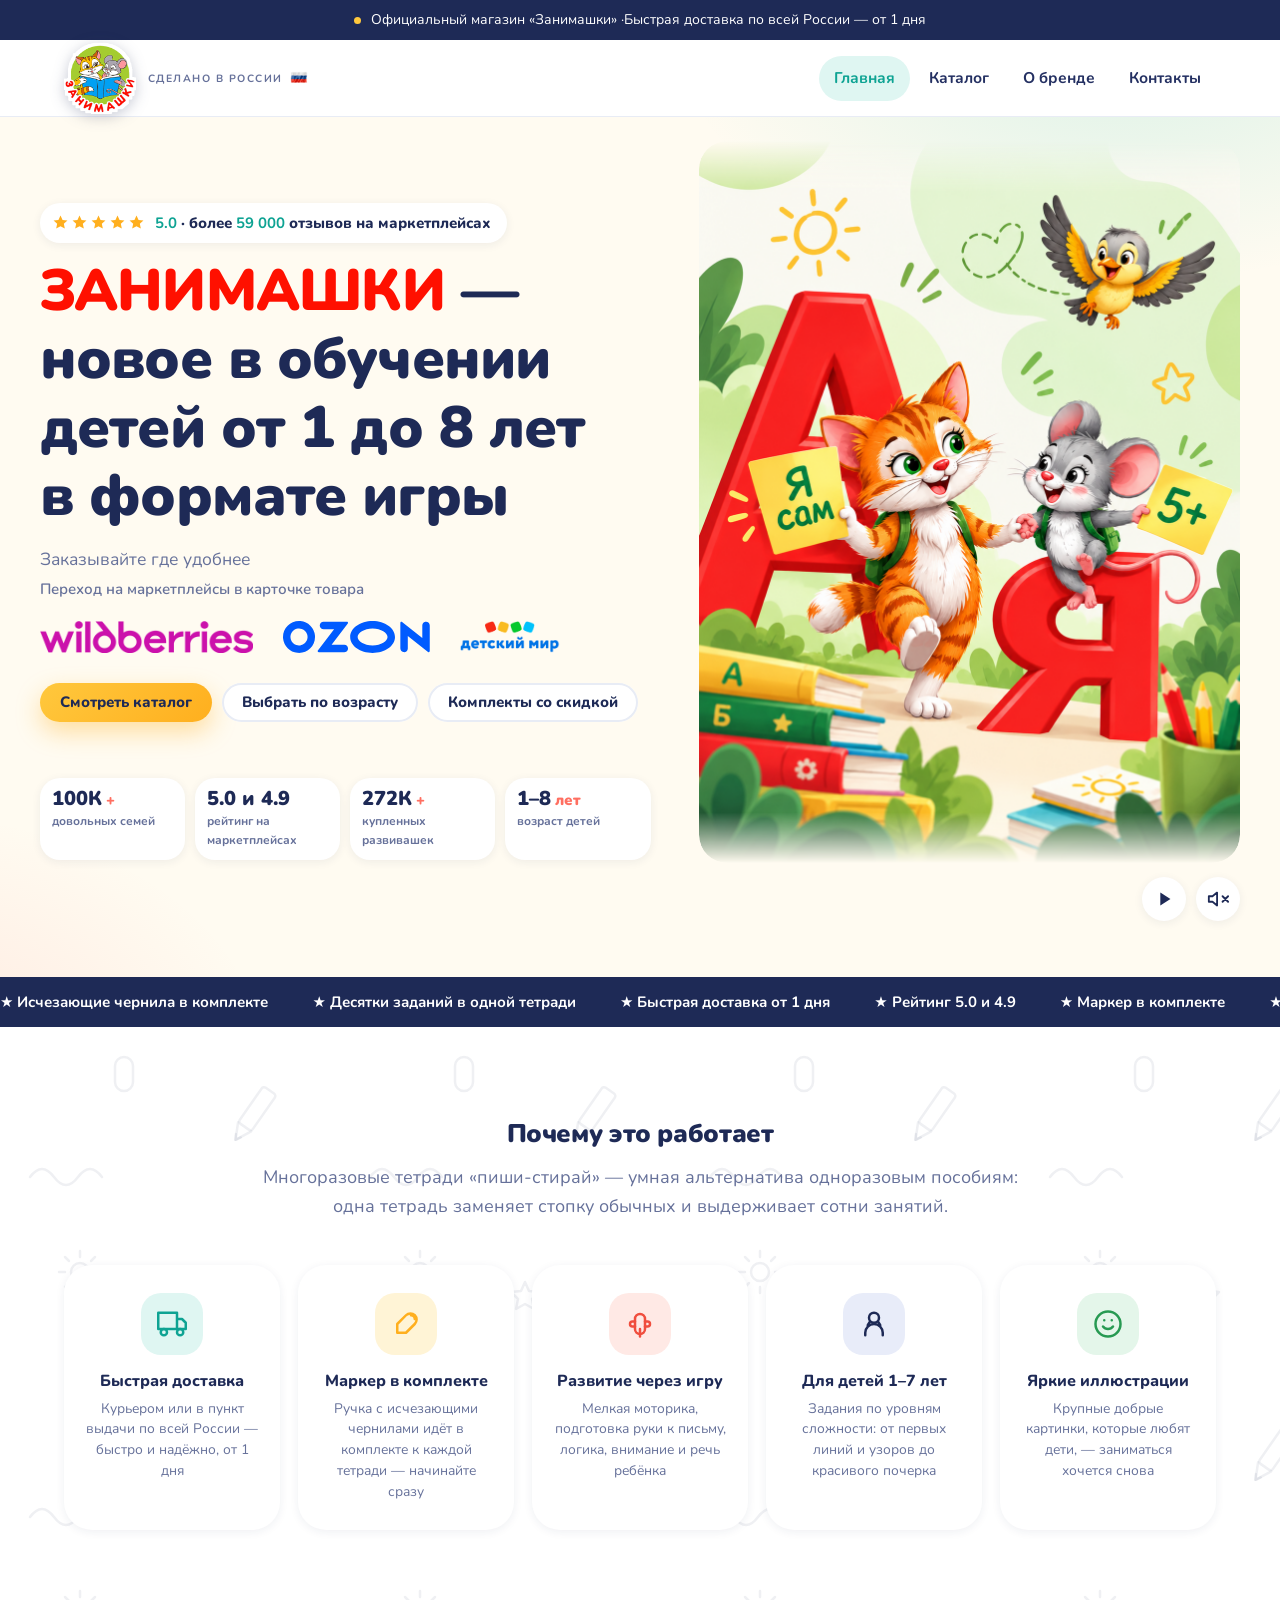
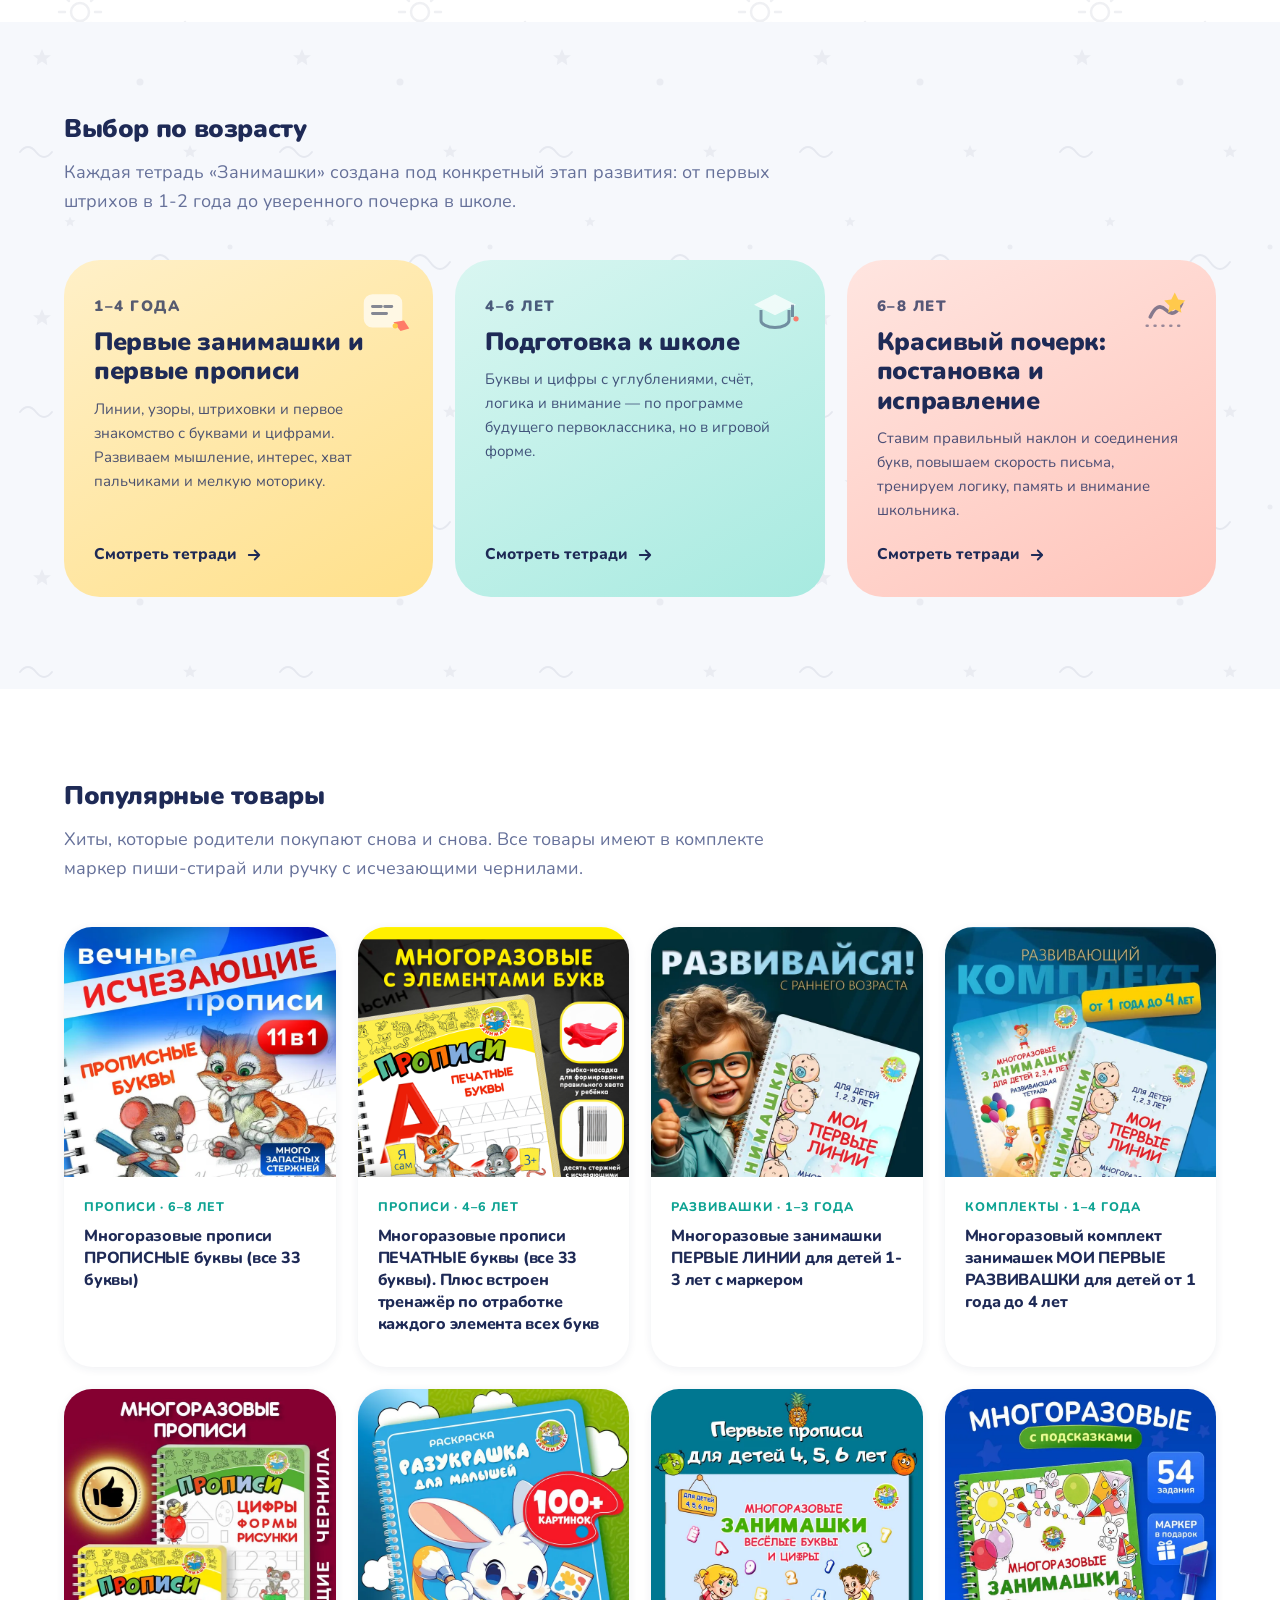
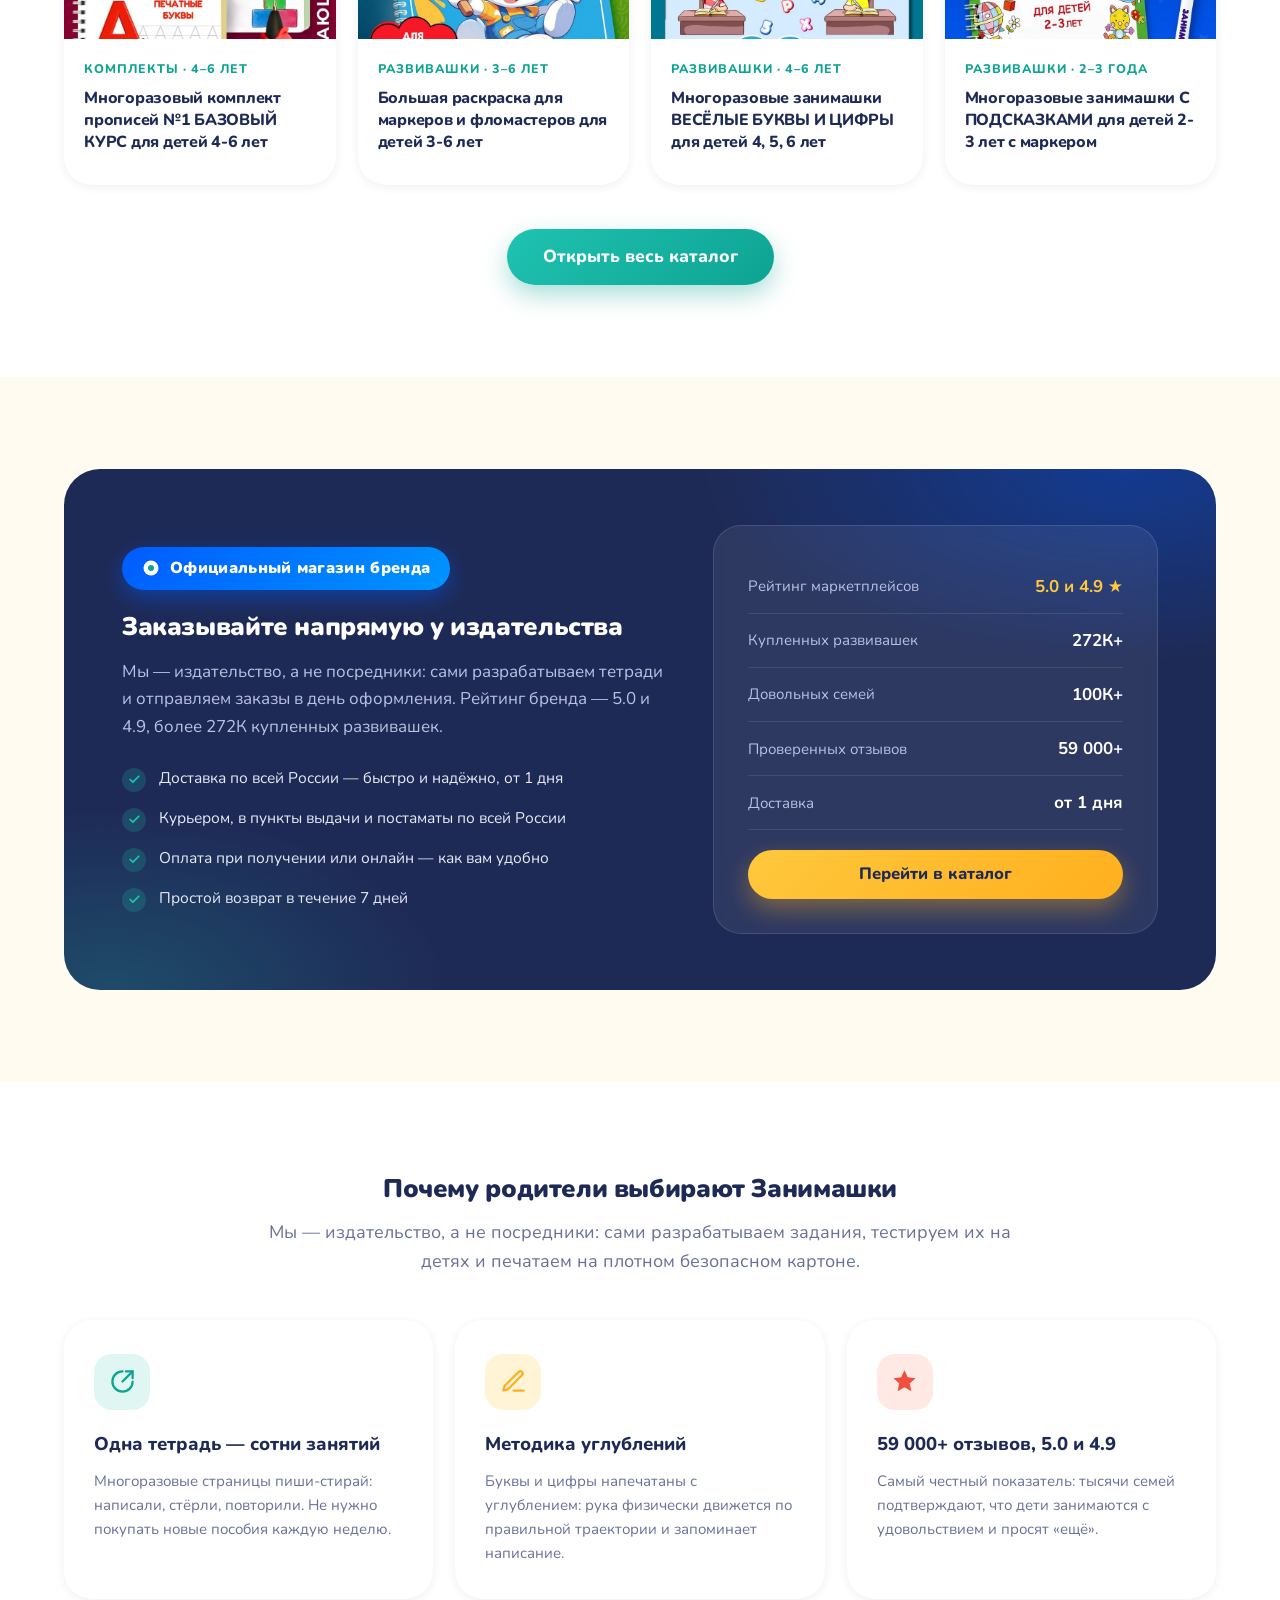
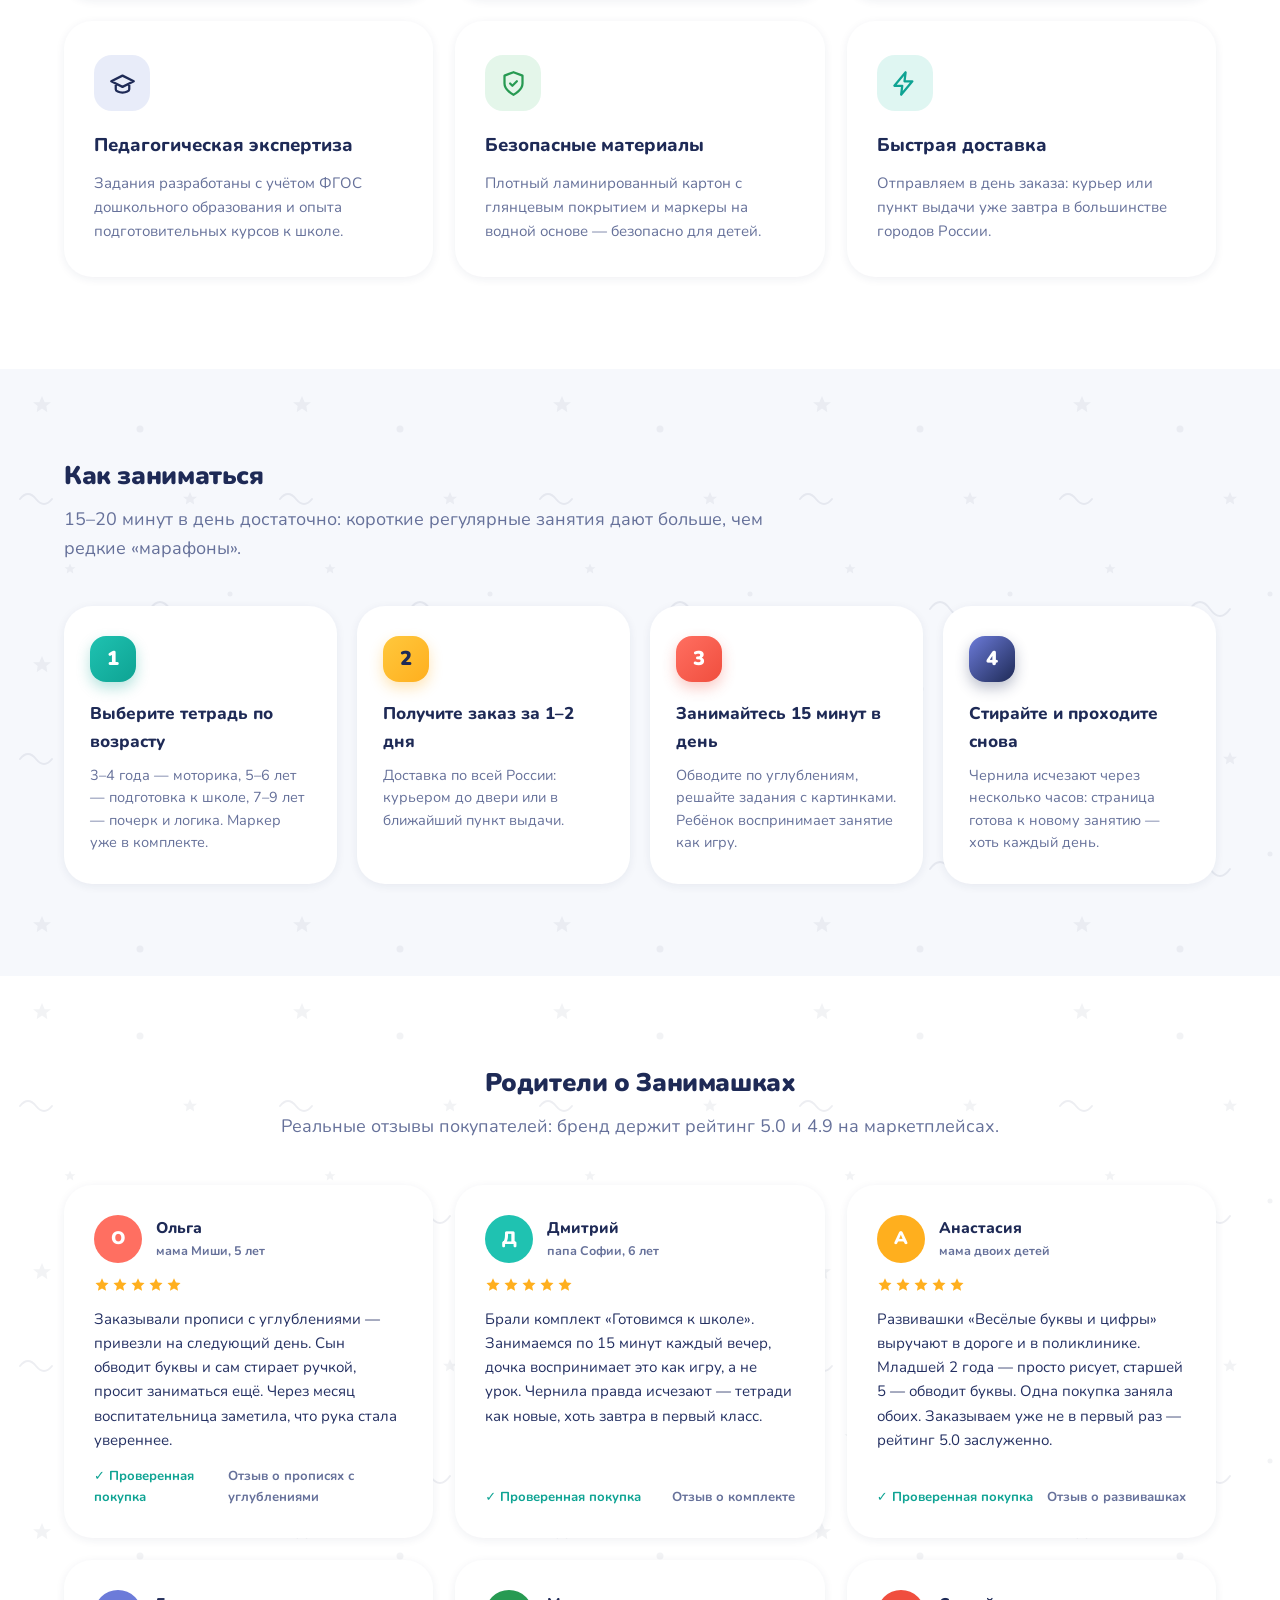
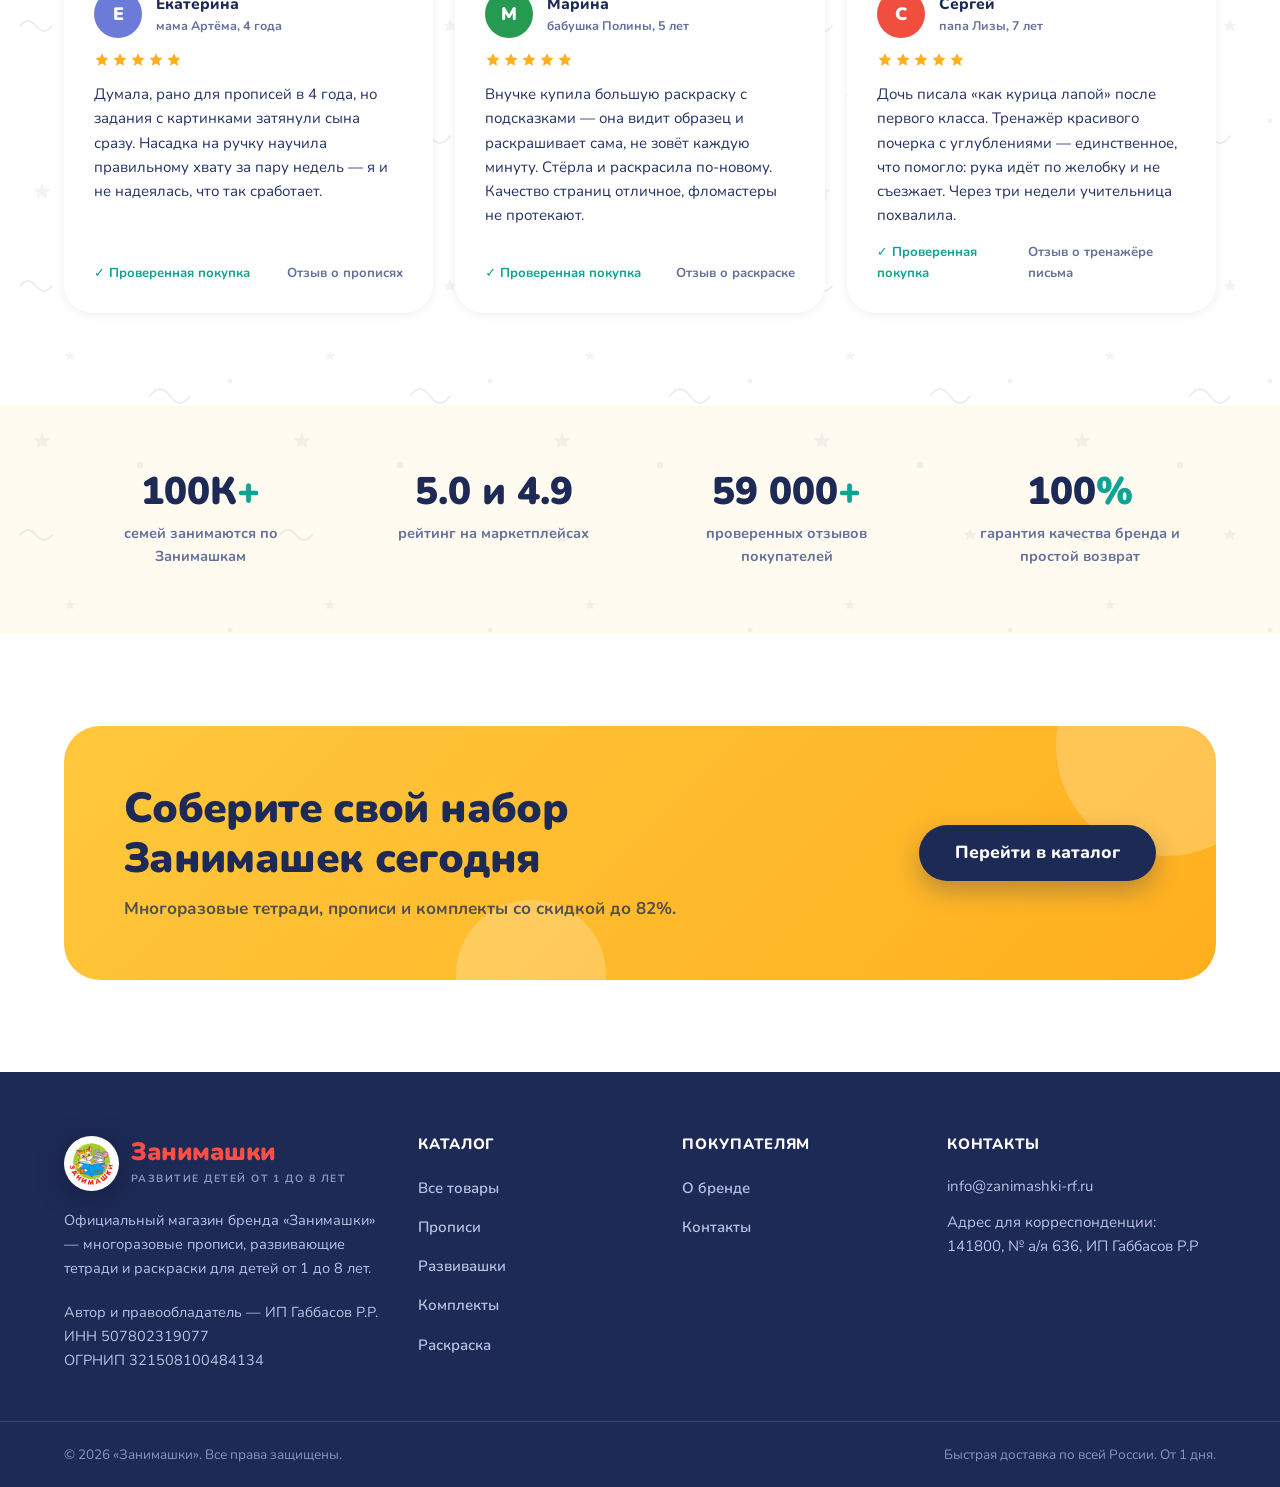
==== index.html @ 831d167e "Правки по пометкам: возраст бренда 1–8 лет (герой, чипы, бегущая строка, подвал, каталог); «дошкольн" ====
<!DOCTYPE html>
<html lang="ru">
<head>
  <meta charset="UTF-8">
  <meta name="viewport" content="width=device-width, initial-scale=1.0">
  <title>Занимашки — многоразовые тетради и прописи «пиши-стирай» для детей 1–7 лет</title>
  <meta name="description" content="Официальный магазин бренда «Занимашки»: многоразовые развивающие тетради и прописи пиши-стирай с маркером в комплекте. Подготовка руки к письму, развитие мелкой моторики, логики и внимания у детей 1–7 лет. Быстрая доставка по всей России от 1 дня. Рейтинг 5.0 и 4.9 на маркетплейсах, более 100 000 довольных семей.">
  <meta name="keywords" content="развивающие книжки для детей 3-9 лет, многоразовые прописи пиши стирай, подготовка руки к письму, развитие мелкой моторики, развивающие тетради для дошкольников, прописи буквы и цифры, многоразовые развивашки, обучающие тетради для детей, подготовка к школе, прописи с маркером, тетради пиши-стирай">
  <link rel="canonical" href="https://zanimashki.ru/">
  <meta property="og:type" content="website">
  <meta property="og:title" content="Занимашки — многоразовые тетради и прописи «пиши-стирай» для детей">
  <meta property="og:description" content="Официальный магазин бренда. Одна тетрадь — сотни занятий. Быстрая доставка по всей России от 1 дня. Рейтинг 5.0.">
  <meta property="og:image" content="https://zanimashki.ru/assets/logo.png">
  <meta property="og:url" content="https://zanimashki.ru/">
  <meta property="og:locale" content="ru_RU">
  <link rel="icon" type="image/png" href="assets/favicon.png">
  <link rel="apple-touch-icon" href="assets/favicon.png">
  <link rel="preconnect" href="https://fonts.googleapis.com">
  <link rel="preconnect" href="https://fonts.gstatic.com" crossorigin>
  <link href="https://fonts.googleapis.com/css2?family=Nunito:wght@400;600;700;800;900&display=swap" rel="stylesheet">
  <link rel="stylesheet" href="css/style.css?v=19">
  <script type="application/ld+json">
  {
    "@context": "https://schema.org",
    "@type": "Organization",
    "name": "Занимашки",
    "description": "Официальный бренд многоразовых развивающих тетрадей и прописей «пиши-стирай» для детей от 1 до 7 лет. Автор — Габбасов Р.",
    "url": "https://zanimashki.ru/",
    "logo": "https://zanimashki.ru/favicon.svg",
    "aggregateRating": {
      "@type": "AggregateRating",
      "ratingValue": "5.0",
      "bestRating": "5",
      "ratingCount": "59000"
    }
  }
  </script>
  <script type="application/ld+json">
  {
    "@context": "https://schema.org",
    "@type": "WebSite",
    "name": "Занимашки — официальный магазин",
    "url": "https://zanimashki.ru/"
  }
  </script>
</head>
<body data-page="home">
  <div id="app-header"></div>

  <main>
    <!-- ============ HERO ============ -->
    <section class="hero">
      <div class="container hero-in">
        <div class="hero-copy">
          <div class="hero-rating">
            <span class="stars" aria-hidden="true">
              <svg viewBox="0 0 24 24" fill="#FFAF1E"><path d="M12 2l2.9 6.3 6.9.8-5.1 4.7 1.4 6.8L12 17.2 5.9 20.6l1.4-6.8L2.2 9.1l6.9-.8z"/></svg>
              <svg viewBox="0 0 24 24" fill="#FFAF1E"><path d="M12 2l2.9 6.3 6.9.8-5.1 4.7 1.4 6.8L12 17.2 5.9 20.6l1.4-6.8L2.2 9.1l6.9-.8z"/></svg>
              <svg viewBox="0 0 24 24" fill="#FFAF1E"><path d="M12 2l2.9 6.3 6.9.8-5.1 4.7 1.4 6.8L12 17.2 5.9 20.6l1.4-6.8L2.2 9.1l6.9-.8z"/></svg>
              <svg viewBox="0 0 24 24" fill="#FFAF1E"><path d="M12 2l2.9 6.3 6.9.8-5.1 4.7 1.4 6.8L12 17.2 5.9 20.6l1.4-6.8L2.2 9.1l6.9-.8z"/></svg>
              <svg viewBox="0 0 24 24" fill="#FFAF1E"><path d="M12 2l2.9 6.3 6.9.8-5.1 4.7 1.4 6.8L12 17.2 5.9 20.6l1.4-6.8L2.2 9.1l6.9-.8z"/></svg>
            </span>
            <span><b>5.0</b> · более <b>59 000</b> отзывов на маркетплейсах</span>
          </div>
          <h1 class="h1"><span class="hl-text">ЗАНИМАШКИ</span> — новое в&nbsp;обучении детей от 1 до 8 лет в&nbsp;формате игры</h1>
          <p class="hero-sub">Заказывайте где удобнее<span class="hero-sub-note">Переход на маркетплейсы в карточке товара</span></p>
          <div class="hero-markets">
            <span class="market"><img src="assets/marketplaces/wildberries.png" alt="Wildberries"></span>
            <span class="market"><img src="assets/marketplaces/ozon.svg" alt="OZON"></span>
            <span class="market"><img src="assets/marketplaces/detskiy-mir.png" alt="Детский мир"></span>
          </div>
          <div class="hero-cta">
            <a class="btn btn-primary btn-lg" href="catalog.html">Смотреть каталог</a>
            <a class="btn btn-ghost btn-lg" href="#ages">Выбрать по возрасту</a>
            <a class="btn btn-ghost btn-lg" href="catalog.html?type=komplekt">Комплекты со скидкой</a>
          </div>
          <div class="hero-stats">
            <div class="stat-chip"><b>100К<em>+</em></b><span>довольных семей</span></div>
            <div class="stat-chip"><b>5.0 и 4.9</b><span>рейтинг на маркетплейсах</span></div>
            <div class="stat-chip"><b>272К<em>+</em></b><span>купленных развивашек</span></div>
            <div class="stat-chip"><b>1–8 <em>лет</em></b><span>возраст детей</span></div>
          </div>
        </div>
        <div class="hero-visual">
          <video class="hero-art" src="assets/hero-video.mp4?v=2" poster="assets/hero-azbuka.png" autoplay muted playsinline aria-label="Котёнок и мышка — герои «Занимашек» — весёлая азбука"></video>
          <div class="hero-controls">
            <!-- Автозапуск возможен только без звука; звук включается кнопкой -->
            <button class="hero-play" id="hero-play" type="button" aria-label="Пауза">
              <svg class="ic-play" viewBox="0 0 24 24" fill="currentColor"><path d="M8 5v14l11-7z"/></svg>
              <svg class="ic-pause" viewBox="0 0 24 24" fill="none" stroke="currentColor" stroke-width="2.4" stroke-linecap="round"><path d="M9 5v14M15 5v14"/></svg>
            </button>
            <button class="hero-sound" id="hero-sound" type="button" aria-label="Включить звук видео">
              <svg class="ic-off" viewBox="0 0 24 24" fill="none" stroke="currentColor" stroke-width="2" stroke-linecap="round" stroke-linejoin="round"><path d="M11 5L6 9H2v6h4l5 4z"/><path d="M23 9l-6 6M17 9l6 6"/></svg>
              <svg class="ic-on" viewBox="0 0 24 24" fill="none" stroke="currentColor" stroke-width="2" stroke-linecap="round" stroke-linejoin="round"><path d="M11 5L6 9H2v6h4l5 4z"/><path d="M15.5 8.5a5 5 0 0 1 0 7M19 5a9 9 0 0 1 0 14"/></svg>
            </button>
          </div>
        </div>
      </div>
    </section>

    <!-- ============ Бегущая строка ============ -->
    <div class="ticker" aria-hidden="true">
      <div class="ticker-track">
        <span class="ticker-item">★ Исчезающие чернила в комплекте</span>
        <span class="ticker-item">★ Десятки заданий в одной тетради</span>
        <span class="ticker-item">★ Быстрая доставка от 1 дня</span>
        <span class="ticker-item">★ Рейтинг 5.0 и 4.9</span>
        <span class="ticker-item">★ Маркер в комплекте</span>
        <span class="ticker-item">★ 100К+ довольных семей</span>
        <span class="ticker-item">★ Для детей от 1 года до 8 лет</span>
        <span class="ticker-item">★ Гарантия качества бренда</span>
        <span class="ticker-item">★ Исчезающие чернила в комплекте</span>
        <span class="ticker-item">★ Десятки заданий в одной тетради</span>
        <span class="ticker-item">★ Быстрая доставка от 1 дня</span>
        <span class="ticker-item">★ Рейтинг 5.0 и 4.9</span>
        <span class="ticker-item">★ Маркер в комплекте</span>
        <span class="ticker-item">★ 100К+ довольных семей</span>
        <span class="ticker-item">★ Для детей от 1 года до 8 лет</span>
        <span class="ticker-item">★ Гарантия качества бренда</span>
      </div>
    </div>

    <!-- ============ Преимущества ============ -->
    <section class="section bg-kids-doodles">
      <div class="container">
        <div class="section-head center">
          <h2>Почему это работает</h2>
          <p>Многоразовые тетради «пиши-стирай» — умная альтернатива одноразовым пособиям: одна тетрадь заменяет стопку обычных и выдерживает сотни занятий.</p>
        </div>
        <div class="benefits-grid">
          <div class="benefit reveal">
            <div class="ic ic-teal"><svg viewBox="0 0 24 24" fill="none" stroke="currentColor" stroke-width="2" stroke-linecap="round" stroke-linejoin="round"><path d="M1 3h15v13H1zM16 8h4l3 3v5h-7"/><circle cx="5.5" cy="18.5" r="2.5"/><circle cx="18.5" cy="18.5" r="2.5"/></svg></div>
            <b>Быстрая доставка</b>
            <p>Курьером или в пункт выдачи по всей России — быстро и надёжно, от 1 дня</p>
          </div>
          <div class="benefit reveal">
            <div class="ic ic-yellow"><svg viewBox="0 0 24 24" fill="none" stroke="currentColor" stroke-width="2" stroke-linecap="round" stroke-linejoin="round"><path d="M12 19l7-7a4.95 4.95 0 1 0-7-7l-7 7v7h7z"/><path d="M16 5a3 3 0 0 1 3 3"/></svg></div>
            <b>Маркер в комплекте</b>
            <p>Ручка с исчезающими чернилами идёт в комплекте к каждой тетради — начинайте сразу</p>
          </div>
          <div class="benefit reveal">
            <div class="ic ic-coral"><svg viewBox="0 0 24 24" fill="none" stroke="currentColor" stroke-width="2" stroke-linecap="round" stroke-linejoin="round"><path d="M12 4a4 4 0 0 0-4 4v8a4 4 0 0 0 8 0V8a4 4 0 0 0-4-4z"/><path d="M8 10H6a2 2 0 0 0 0 4h2M16 10h2a2 2 0 0 1 0 4h-2M12 16v6"/></svg></div>
            <b>Развитие через игру</b>
            <p>Мелкая моторика, подготовка руки к письму, логика, внимание и речь ребёнка</p>
          </div>
          <div class="benefit reveal">
            <div class="ic ic-navy"><svg viewBox="0 0 24 24" fill="none" stroke="currentColor" stroke-width="2" stroke-linecap="round" stroke-linejoin="round"><circle cx="12" cy="7" r="4"/><path d="M5 21v-2a7 7 0 0 1 14 0v2"/><path d="M8.5 10.5L7 13M15.5 10.5L17 13"/></svg></div>
            <b>Для детей 1–7 лет</b>
            <p>Задания по уровням сложности: от первых линий и узоров до красивого почерка</p>
          </div>
          <div class="benefit reveal">
            <div class="ic ic-green"><svg viewBox="0 0 24 24" fill="none" stroke="currentColor" stroke-width="2" stroke-linecap="round" stroke-linejoin="round"><circle cx="12" cy="12" r="10"/><path d="M8 14s1.5 2 4 2 4-2 4-2M9 9h.01M15 9h.01"/></svg></div>
            <b>Яркие иллюстрации</b>
            <p>Крупные добрые картинки, которые любят дети, — заниматься хочется снова</p>
          </div>
        </div>
      </div>
    </section>

    <!-- ============ Выбор по возрасту ============ -->
    <section class="section section-soft bg-kids-stars" id="ages">
      <div class="container">
        <div class="section-head">
          <h2>Выбор по возрасту</h2>
          <p>Каждая тетрадь «Занимашки» создана под конкретный этап развития: от первых штрихов в 1-2 года до уверенного почерка в школе.</p>
        </div>
        <div class="ages-grid">
          <a class="age-card age-1 reveal" href="product.html?id=komplekt-moi-pervye-razvivashki">
            <span class="age-num">1–4 года</span>
            <h3>Первые занимашки и первые прописи</h3>
            <p>Линии, узоры, штриховки и первое знакомство с буквами и цифрами. Развиваем мышление, интерес, хват пальчиками и мелкую моторику.</p>
            <span class="age-link">Смотреть тетради <svg viewBox="0 0 24 24" fill="none" stroke="currentColor" stroke-width="2.4" stroke-linecap="round" stroke-linejoin="round"><path d="M5 12h14M13 6l6 6-6 6"/></svg></span>
            <svg class="age-emoji" viewBox="0 0 64 64" aria-hidden="true"><rect x="10" y="14" width="44" height="38" rx="10" fill="#fff" opacity=".75"/><path d="M20 28h10M20 36h16M34 28h8" stroke="#1E2A56" stroke-width="3.4" stroke-linecap="round" opacity=".6"/><path d="M44 46l8 10 10-3-6-9z" fill="#FF6F61"/><circle cx="46" cy="50" r="3" fill="#FFC83D"/></svg>
          </a>
          <a class="age-card age-2 reveal" href="catalog.html?age=5-6">
            <span class="age-num">4–6 лет</span>
            <h3>Подготовка к школе</h3>
            <p>Буквы и цифры с углублениями, счёт, логика и внимание — по программе будущего первоклассника, но в игровой форме.</p>
            <span class="age-link">Смотреть тетради <svg viewBox="0 0 24 24" fill="none" stroke="currentColor" stroke-width="2.4" stroke-linecap="round" stroke-linejoin="round"><path d="M5 12h14M13 6l6 6-6 6"/></svg></span>
            <svg class="age-emoji" viewBox="0 0 64 64" aria-hidden="true"><path d="M8 26L32 14l24 12-24 12z" fill="#fff" opacity=".8"/><path d="M16 32v12c0 4 7 8 16 8s16-4 16-8V32" fill="none" stroke="#1E2A56" stroke-width="3.4" opacity=".55"/><path d="M52 26v14" stroke="#1E2A56" stroke-width="3.4" opacity=".55"/><circle cx="56" cy="42" r="3" fill="#FF6F61"/></svg>
          </a>
          <a class="age-card age-3 reveal" href="product.html?id=propisi-bukvy-s-uglubleniyami">
            <span class="age-num">6–8 лет</span>
            <h3>Красивый почерк: постановка и исправление</h3>
            <p>Ставим правильный наклон и соединения букв, повышаем скорость письма, тренируем логику, память и внимание школьника.</p>
            <span class="age-link">Смотреть тетради <svg viewBox="0 0 24 24" fill="none" stroke="currentColor" stroke-width="2.4" stroke-linecap="round" stroke-linejoin="round"><path d="M5 12h14M13 6l6 6-6 6"/></svg></span>
            <svg class="age-emoji" viewBox="0 0 64 64" aria-hidden="true"><path d="M14 40q8-18 18-8t18-8" fill="none" stroke="#1E2A56" stroke-width="4" stroke-linecap="round" opacity=".6"/><path d="M10 50h44" stroke="#1E2A56" stroke-width="3" stroke-dasharray="1 8" stroke-linecap="round" opacity=".5"/><path d="M42 12l4 8 8 1-6 6 1.6 8-7.6-4-7.6 4 1.6-8-6-6 8-1z" fill="#FFC83D"/></svg>
          </a>
        </div>
      </div>
    </section>

    <!-- ============ Популярные товары ============ -->
    <section class="section" id="popular">
      <div class="container">
        <div class="section-head">
          <h2>Популярные товары</h2>
          <p>Хиты, которые родители покупают снова и снова. Все товары имеют в комплекте маркер пиши-стирай или ручку с исчезающими чернилами.</p>
        </div>
        <div class="products-grid" id="popular-grid"></div>
        <div class="section-more"><a class="btn btn-teal btn-lg" href="catalog.html">Открыть весь каталог</a></div>
      </div>
    </section>

    <!-- ============ Блок: официальный магазин ============ -->
    <section class="section section-cream">
      <div class="container">
        <div class="delivery-band reveal">
          <div>
            <span class="band-chip">
              <svg viewBox="0 0 24 24" fill="currentColor" aria-hidden="true"><circle cx="12" cy="12" r="10"/><circle cx="12" cy="12" r="4" fill="#0EA393"/></svg>
              Официальный магазин бренда
            </span>
            <h2>Заказывайте напрямую у издательства</h2>
            <p class="lead">Мы — издательство, а не посредники: сами разрабатываем тетради и отправляем заказы в день оформления. Рейтинг бренда — 5.0 и 4.9, более 272К купленных развивашек.</p>
            <ul class="band-list">
              <li><span class="ok"><svg viewBox="0 0 24 24" fill="none" stroke="currentColor" stroke-width="3.2" stroke-linecap="round" stroke-linejoin="round"><path d="M20 6L9 17l-5-5"/></svg></span>Доставка по всей России — быстро и надёжно, от 1 дня</li>
              <li><span class="ok"><svg viewBox="0 0 24 24" fill="none" stroke="currentColor" stroke-width="3.2" stroke-linecap="round" stroke-linejoin="round"><path d="M20 6L9 17l-5-5"/></svg></span>Курьером, в пункты выдачи и постаматы по всей России</li>
              <li><span class="ok"><svg viewBox="0 0 24 24" fill="none" stroke="currentColor" stroke-width="3.2" stroke-linecap="round" stroke-linejoin="round"><path d="M20 6L9 17l-5-5"/></svg></span>Оплата при получении или онлайн — как вам удобно</li>
              <li><span class="ok"><svg viewBox="0 0 24 24" fill="none" stroke="currentColor" stroke-width="3.2" stroke-linecap="round" stroke-linejoin="round"><path d="M20 6L9 17l-5-5"/></svg></span>Простой возврат в течение 7 дней</li>
            </ul>
          </div>
          <div class="band-side">
            <div class="row"><span>Рейтинг маркетплейсов</span><b class="y">5.0 и 4.9&nbsp;★</b></div>
            <div class="row"><span>Купленных <br class="mbr">развивашек</span><b>272К+</b></div>
            <div class="row"><span>Довольных семей</span><b>100К+</b></div>
            <div class="row"><span>Проверенных отзывов</span><b>59&nbsp;000+</b></div>
            <div class="row"><span>Доставка</span><b>от 1 дня</b></div>
            <a class="btn btn-primary" style="width:100%; margin-top:20px" href="catalog.html">Перейти в каталог</a>
          </div>
        </div>
      </div>
    </section>

    <!-- ============ Почему родители выбирают ============ -->
    <section class="section">
      <div class="container">
        <div class="section-head center">
          <h2>Почему родители выбирают Занимашки</h2>
          <p>Мы — издательство, а не посредники: сами разрабатываем задания, тестируем их на детях и печатаем на плотном безопасном картоне.</p>
        </div>
        <div class="why-grid">
          <div class="why-card reveal">
            <div class="ic ic-teal"><svg viewBox="0 0 24 24" fill="none" stroke="currentColor" stroke-width="2" stroke-linecap="round" stroke-linejoin="round"><path d="M21 12a9 9 0 1 1-9-9"/><path d="M21 3l-9 9"/><path d="M15 3h6v6"/></svg></div>
            <b>Одна тетрадь — сотни занятий</b>
            <p>Многоразовые страницы пиши-стирай: написали, стёрли, повторили. Не нужно покупать новые пособия каждую неделю.</p>
          </div>
          <div class="why-card reveal">
            <div class="ic ic-yellow"><svg viewBox="0 0 24 24" fill="none" stroke="currentColor" stroke-width="2" stroke-linecap="round" stroke-linejoin="round"><path d="M12 20h9M16.5 3.5a2.1 2.1 0 0 1 3 3L7 19l-4 1 1-4z"/></svg></div>
            <b>Методика углублений</b>
            <p>Буквы и цифры напечатаны с углублением: рука физически движется по правильной траектории и запоминает написание.</p>
          </div>
          <div class="why-card reveal">
            <div class="ic ic-coral"><svg viewBox="0 0 24 24" fill="currentColor"><path d="M12 2l2.9 6.3 6.9.8-5.1 4.7 1.4 6.8L12 17.2 5.9 20.6l1.4-6.8L2.2 9.1l6.9-.8z"/></svg></div>
            <b>59 000+ отзывов, 5.0 и 4.9</b>
            <p>Самый честный показатель: тысячи семей подтверждают, что дети занимаются с удовольствием и просят «ещё».</p>
          </div>
          <div class="why-card reveal">
            <div class="ic ic-navy"><svg viewBox="0 0 24 24" fill="none" stroke="currentColor" stroke-width="2" stroke-linecap="round" stroke-linejoin="round"><path d="M22 10L12 5 2 10l10 5 10-5zM6 12v5c0 1.7 2.7 3 6 3s6-1.3 6-3v-5"/></svg></div>
            <b>Педагогическая экспертиза</b>
            <p>Задания разработаны с учётом ФГОС дошкольного образования и опыта подготовительных курсов к школе.</p>
          </div>
          <div class="why-card reveal">
            <div class="ic ic-green"><svg viewBox="0 0 24 24" fill="none" stroke="currentColor" stroke-width="2" stroke-linecap="round" stroke-linejoin="round"><path d="M12 22s8-4 8-10V5l-8-3-8 3v7c0 6 8 10 8 10z"/><path d="M9 12l2 2 4-4"/></svg></div>
            <b>Безопасные материалы</b>
            <p>Плотный ламинированный картон с глянцевым покрытием и маркеры на водной основе — безопасно для детей.</p>
          </div>
          <div class="why-card reveal">
            <div class="ic ic-teal"><svg viewBox="0 0 24 24" fill="none" stroke="currentColor" stroke-width="2" stroke-linecap="round" stroke-linejoin="round"><path d="M13 2L3 14h7l-1 8 10-12h-7z"/></svg></div>
            <b>Быстрая доставка</b>
            <p>Отправляем в день заказа: курьер или пункт выдачи уже завтра в большинстве городов России.</p>
          </div>
        </div>
      </div>
    </section>

    <!-- ============ Как заниматься ============ -->
    <section class="section section-soft bg-kids-stars">
      <div class="container">
        <div class="section-head">
          <h2>Как заниматься</h2>
          <p>15–20 минут в день достаточно: короткие регулярные занятия дают больше, чем редкие «марафоны».</p>
        </div>
        <div class="steps-grid">
          <div class="step reveal"><div class="step-num">1</div><b>Выберите тетрадь по возрасту</b><p>3–4 года — моторика, 5–6 лет — подготовка к школе, 7–9 лет — почерк и логика. Маркер уже в комплекте.</p></div>
          <div class="step reveal"><div class="step-num">2</div><b>Получите заказ за 1–2 дня</b><p>Доставка по всей России: курьером до двери или в ближайший пункт выдачи.</p></div>
          <div class="step reveal"><div class="step-num">3</div><b>Занимайтесь 15 минут в день</b><p>Обводите по углублениям, решайте задания с картинками. Ребёнок воспринимает занятие как игру.</p></div>
          <div class="step reveal"><div class="step-num">4</div><b>Стирайте и проходите снова</b><p>Чернила исчезают через несколько часов: страница готова к новому занятию — хоть каждый день.</p></div>
        </div>
      </div>
    </section>

    <!-- ============ Отзывы ============ -->
    <section class="section bg-kids-stars">
      <div class="container">
        <div class="section-head center">
          <h2>Родители о Занимашках</h2>
          <p>Реальные отзывы покупателей: бренд держит рейтинг 5.0 и 4.9 на маркетплейсах.</p>
        </div>
        <div class="reviews-grid" id="home-reviews"></div>
      </div>
    </section>

    <!-- ============ Доверие ============ -->
    <section class="section section-cream bg-kids-stars" style="padding-top:56px; padding-bottom:56px">
      <div class="container trust-band">
        <div class="trust-item reveal"><b>100К<em>+</em></b><span>семей занимаются по Занимашкам</span></div>
        <div class="trust-item reveal"><b>5.0 и 4.9</b><span>рейтинг на маркетплейсах</span></div>
        <div class="trust-item reveal"><b>59 000<em>+</em></b><span>проверенных отзывов покупателей</span></div>
        <div class="trust-item reveal"><b>100<em>%</em></b><span>гарантия качества бренда и простой возврат</span></div>
      </div>
    </section>

    <!-- ============ CTA ============ -->
    <section class="section">
      <div class="container">
        <div class="cta-panel reveal">
          <div>
            <h2 class="h2">Соберите свой набор Занимашек сегодня</h2>
            <p>Многоразовые тетради, прописи и комплекты со скидкой до 82%.</p>
          </div>
          <a class="btn btn-navy btn-lg" href="catalog.html">Перейти в каталог</a>
        </div>
      </div>
    </section>
  </main>

  <div id="app-footer"></div>

  <script src="js/products.js?v=3"></script>
  <script src="js/covers.js?v=3"></script>
  <script src="js/main.js?v=4"></script>
  <script>
    function pageInit() {
      // Популярные товары: сначала хиты и акции, всего 8.
      // Комплекты «Большая четвёрка» и «Всё для развития» на главной не показываем.
      const hiddenOnHome = ['komplekt-razvivashki-chetverka', 'komplekt-vse-dlya-razvitiya'];
      const pop = [...PRODUCTS].filter(p => !hiddenOnHome.includes(p.id)).sort((a, b) => {
        const w = p => (p.badge === 'hit' ? 0 : p.badge === 'sale' ? 1 : p.badge === 'new' ? 2 : 3);
        return w(a) - w(b);
      }).slice(0, 8);
      document.getElementById('popular-grid').innerHTML = pop.map(productCard).join('');

      // Отзывы
      document.getElementById('home-reviews').innerHTML = REVIEWS.slice(0, 6).map(r => `
        <article class="review-card reveal">
          <div class="review-top">
            <span class="review-ava" style="background:${r.color}">${r.name[0]}</span>
            <div>
              <div class="review-name">${r.name}</div>
              <div class="review-src">${r.meta}</div>
            </div>
          </div>
          ${starsSVG(r.rating)}
          <p class="review-text">${r.text}</p>
          <div class="review-bottom"><span class="review-verdict">✓ Проверенная покупка</span><span>${r.source}</span></div>
        </article>`).join('');

      // Звук видео героя: автозапуск идёт без звука, кнопка включает/выключает;
      // после окончания ролика клик по кнопке проигрывает его заново со звуком
      const heroVideo = document.querySelector('video.hero-art');
      const heroSound = document.getElementById('hero-sound');
      const heroPlay = document.getElementById('hero-play');
      if (heroVideo) heroVideo.playbackRate = 1.25; // ускорение воспроизведения на 25%
      if (heroVideo && heroPlay) {
        const syncPlayIcon = () => {
          const playing = !heroVideo.paused && !heroVideo.ended;
          heroPlay.classList.toggle('is-playing', playing);
          heroPlay.setAttribute('aria-label', playing ? 'Пауза' : 'Смотреть видео');
        };
        heroPlay.addEventListener('click', () => {
          if (heroVideo.paused || heroVideo.ended) {
            if (heroVideo.ended) heroVideo.currentTime = 0;
            heroVideo.play().catch(() => {});
          } else {
            heroVideo.pause();
          }
        });
        ['play', 'pause', 'ended'].forEach(ev => heroVideo.addEventListener(ev, syncPlayIcon));
        syncPlayIcon();
      }
      if (heroVideo && heroSound) {
        heroSound.addEventListener('click', () => {
          heroVideo.muted = !heroVideo.muted;
          const on = !heroVideo.muted;
          heroSound.classList.toggle('is-on', on);
          heroSound.setAttribute('aria-label', on ? 'Выключить звук видео' : 'Включить звук видео');
          if (on) {
            if (heroVideo.ended) heroVideo.currentTime = 0;
            heroVideo.play().catch(() => {});
          }
        });
      }

      initReveal();
    }
  </script>
</body>
</html>
---- css/style.css ----
/* ============================================================
   Занимашки — официальный магазин многоразовых тетрадей
   Дизайн-система: тёплый жёлтый · бирюзовый · коралловый · тёмно-синий
   ============================================================ */

:root {
  --yellow: #FFC83D;
  --yellow-2: #FFAF1E;
  --yellow-soft: #FFF4D6;
  --teal: #1FC2B1;
  --teal-2: #0EA393;
  --teal-soft: #DFF6F2;
  --coral: #FF6F61;
  --coral-2: #F04E3E;
  --coral-soft: #FFE9E5;
  --navy: #1E2A56;
  --navy-2: #151F44;
  --ink: #243062;
  --muted: #66719A;
  --bg: #FFFFFF;
  --bg-soft: #F6F8FC;
  --cream: #FFFBF1;
  --line: #E8ECF5;
  --radius-s: 14px;
  --radius-m: 20px;
  --radius-l: 28px;
  --radius-xl: 36px;
  --shadow-s: 0 2px 10px rgba(30, 42, 86, .07);
  --shadow-m: 0 14px 34px rgba(30, 42, 86, .10);
  --shadow-l: 0 26px 60px rgba(30, 42, 86, .16);
  --font: 'Nunito', 'Segoe UI', system-ui, -apple-system, sans-serif;
  --container: 1200px;
}

* { margin: 0; padding: 0; box-sizing: border-box; }

html { scroll-behavior: smooth; }

body {
  font-family: var(--font);
  color: var(--ink);
  background: var(--bg);
  font-size: 17px;
  line-height: 1.6;
  -webkit-font-smoothing: antialiased;
  overflow-x: hidden;
}

img, svg { display: block; max-width: 100%; }
a { color: inherit; text-decoration: none; }
ul, ol { list-style: none; }
button { font-family: inherit; cursor: pointer; border: none; background: none; }
input, textarea, select { font-family: inherit; }

.container { max-width: var(--container); margin: 0 auto; padding: 0 24px; }

/* ---------- Типографика ---------- */
h1, h2, h3, h4 { line-height: 1.18; font-weight: 900; color: var(--navy); letter-spacing: -.015em; }
.h1 { font-size: clamp(34px, 4.6vw, 58px); }
.h2 { font-size: clamp(28px, 3.4vw, 42px); }
.h3 { font-size: clamp(20px, 2.2vw, 25px); }

.section-head { max-width: 760px; margin-bottom: 44px; }
.section-head.center { margin-left: auto; margin-right: auto; text-align: center; }
.section-head p { margin-top: 14px; color: var(--muted); font-size: 18px; }

.section { padding: 92px 0; }
.section-soft { background: var(--bg-soft); }
.section-cream { background: var(--cream); }

mark.hl {
  background: linear-gradient(100deg, var(--yellow), #FFDB7A);
  color: var(--navy);
  padding: .04em .18em;
  border-radius: 10px;
  box-decoration-break: clone;
  -webkit-box-decoration-break: clone;
}

/* Жёлтое слово в заголовке — градиент кнопки «Смотреть каталог», без плашки */
.hl-text {
  color: #FF1000;
}

.eyebrow {
  display: inline-flex; align-items: center; gap: 8px;
  font-size: 13.5px; font-weight: 800; letter-spacing: .12em; text-transform: uppercase;
  color: var(--teal-2); margin-bottom: 16px;
}
.eyebrow::before { content: ""; width: 26px; height: 3px; border-radius: 3px; background: var(--yellow); }

/* ---------- Кнопки ---------- */
.btn {
  display: inline-flex; align-items: center; justify-content: center; gap: 10px;
  padding: 16px 30px; border-radius: 999px;
  font-weight: 800; font-size: 16.5px; line-height: 1;
  transition: transform .18s ease, box-shadow .18s ease, background .18s ease;
  white-space: nowrap;
}
.btn:active { transform: translateY(1px) scale(.99); }
.btn-primary {
  background: linear-gradient(135deg, var(--yellow), var(--yellow-2));
  color: var(--navy);
  box-shadow: 0 10px 24px rgba(255, 175, 30, .38);
}
.btn-primary:hover { transform: translateY(-2px); box-shadow: 0 14px 30px rgba(255, 175, 30, .48); }
.btn-teal {
  background: linear-gradient(135deg, var(--teal), var(--teal-2));
  color: #fff;
  box-shadow: 0 10px 24px rgba(14, 163, 147, .35);
}
.btn-teal:hover { transform: translateY(-2px); box-shadow: 0 14px 30px rgba(14, 163, 147, .45); }
.btn-ghost {
  background: #fff; color: var(--navy);
  box-shadow: inset 0 0 0 2px var(--line);
}
.btn-ghost:hover { box-shadow: inset 0 0 0 2px var(--teal), var(--shadow-s); transform: translateY(-2px); }
.btn-navy { background: var(--navy); color: #fff; box-shadow: 0 10px 24px rgba(30, 42, 86, .3); }
.btn-navy:hover { transform: translateY(-2px); background: var(--navy-2); }
.btn-lg { padding: 19px 36px; font-size: 17.5px; }
.btn-sm { padding: 11px 20px; font-size: 14.5px; }
.btn svg { width: 20px; height: 20px; flex: none; }

/* ---------- Верхняя полоса ---------- */
.topbar { background: var(--navy); color: #fff; font-size: 14px; }
.topbar-in {
  display: flex; align-items: center; justify-content: center; gap: 10px; flex-wrap: wrap;
  padding: 9px 24px; max-width: var(--container); margin: 0 auto;
}
.topbar .dot { width: 7px; height: 7px; border-radius: 50%; background: var(--yellow); animation: pulse 2.2s infinite; }
@keyframes pulse { 0%,100% { opacity: 1; } 50% { opacity: .35; } }
.topbar b { color: var(--yellow); }
/* На десктопе перенос в топбаре скрыт — текст в одну строку */
.topbar-br { display: none; }

/* ---------- Шапка ---------- */
.header {
  position: sticky; top: 0; z-index: 90;
  background: rgba(255, 255, 255, .92);
  backdrop-filter: blur(14px);
  border-bottom: 1px solid var(--line);
}
.header-in { display: flex; align-items: center; gap: 28px; height: 76px; max-width: var(--container); margin: 0 auto; padding: 0 24px; }

.logo { display: flex; align-items: center; gap: 12px; flex: none; }
.logo-badge {
  width: 55px; height: 55px; flex: none;
  filter: drop-shadow(0 3px 7px rgba(30, 42, 86, .25));
}
/* Версия на тёмном футере: ровный белый круг-подложка вокруг логотипа */
.logo-badge-footer {
  background: #fff;
  border-radius: 50%;
  padding: 5px;
  filter: drop-shadow(0 6px 14px rgba(8, 14, 38, .45));
}
.logo-word {
  font-size: 25px; font-weight: 900; color: #E8352E;
  letter-spacing: -.02em; line-height: 1;
}
.logo-sub { display: block; font-size: 10.5px; font-weight: 700; letter-spacing: .14em; text-transform: uppercase; color: var(--muted); margin-top: 3px; }
/* В шапке логотип на 30% крупнее базового (55px → 72px) */
.header .logo-badge { width: 72px; height: 72px; }
.logo-flag { display: inline-block; height: 13px; width: auto; margin-left: 7px; vertical-align: -2px; }

.nav { display: flex; align-items: center; gap: 4px; margin: 0 0 0 auto; }
.nav a {
  padding: 10px 15px; border-radius: 999px;
  font-weight: 700; font-size: 15.5px; color: var(--ink);
  transition: background .15s ease, color .15s ease;
}
.nav a:hover { background: var(--bg-soft); color: var(--navy); }
.nav a.active { background: var(--teal-soft); color: var(--teal-2); }

.header-actions { display: flex; align-items: center; gap: 12px; flex: none; margin-right: -28px; }

.burger { display: none; width: 46px; height: 46px; border-radius: 14px; background: var(--bg-soft); align-items: center; justify-content: center; }
.burger svg { width: 22px; height: 22px; color: var(--navy); }

.mobile-menu {
  display: none; position: absolute; top: 100%; left: 0; right: 0;
  background: #fff; border-bottom: 1px solid var(--line);
  box-shadow: var(--shadow-m); padding: 12px 24px 22px;
}
.mobile-menu.open { display: block; }
.mobile-menu a { display: block; padding: 13px 6px; font-weight: 700; font-size: 17px; border-bottom: 1px solid var(--line); color: var(--ink); }
.mobile-menu a:last-child { border-bottom: none; }

/* ---------- Hero ---------- */
.hero {
  position: relative; overflow: hidden;
  background:
    radial-gradient(760px 420px at 88% -10%, rgba(31, 194, 177, .16), transparent 60%),
    radial-gradient(620px 420px at -8% 110%, rgba(255, 111, 97, .13), transparent 60%),
    var(--cream);
}
/* .hero .hero-in — повышенная специфичность, чтобы паддинги не перебивались
   поздним правилом .container из медиазапроса 620px */
.hero .hero-in { display: grid; grid-template-columns: 1.06fr .94fr; gap: 48px; align-items: center; padding: 24px 0 56px; }
.hero-copy { position: relative; z-index: 1; }

.hero-rating {
  display: inline-flex; align-items: center; gap: 10px;
  background: #fff; border-radius: 999px; padding: 8px 16px 8px 12px;
  box-shadow: var(--shadow-s); font-weight: 800; font-size: 15px; color: var(--navy);
  margin-bottom: 14px;
}
.hero-rating .stars { display: inline-flex; gap: 2px; }
.hero-rating .stars svg { width: 17px; height: 17px; }
.hero-rating span b { color: var(--teal-2); }

.hero h1 { margin-bottom: 14px; }
.hero-sub { font-size: 17.5px; color: var(--muted); max-width: 560px; margin-bottom: 20px; }
.hero-sub b { color: var(--ink); }
.hero-sub-note { display: block; margin-top: 4px; font-size: 15px; font-weight: 600; }

/* Логотипы маркетплейсов в hero */
.hero-markets { display: flex; align-items: center; gap: 30px; flex-wrap: wrap; margin-bottom: 30px; }
.market { display: block; }
.market img { height: 32px; width: auto; display: block; }

.hero-cta { display: flex; gap: 10px; flex-wrap: wrap; margin-bottom: 56px; }
.hero-cta .btn { padding: 12px 20px; font-size: 15px; }

.hero-stats { display: flex; gap: 10px; flex-wrap: wrap; }
.stat-chip {
  background: #fff; border-radius: var(--radius-m); padding: 10px 12px;
  box-shadow: var(--shadow-s); flex: 1; min-width: 0;
}
.stat-chip b { display: flex; align-items: baseline; gap: 4px; font-size: 20px; font-weight: 900; color: var(--navy); line-height: 1.1; white-space: nowrap; }
.stat-chip b em { font-style: normal; color: var(--coral); font-size: 15px; }
.stat-chip span { display: block; font-size: 12px; color: var(--muted); font-weight: 700; margin-top: 2px; overflow-wrap: break-word; }

.hero-visual { position: relative; }
/* Верхний и нижний края картинки мягко растворяются в фоне героя */
.hero-art {
  display: block; width: 100%; height: auto; border-radius: 28px;
  -webkit-mask-image: linear-gradient(to bottom, transparent, #000 7%, #000 93%, transparent);
          mask-image: linear-gradient(to bottom, transparent, #000 7%, #000 93%, transparent);
}

/* Кнопки воспроизведения и звука — рядом под видео (автозапуск возможен только без звука) */
.hero-controls { display: flex; justify-content: flex-end; gap: 10px; margin-top: 14px; }
.hero-play, .hero-sound {
  width: 44px; height: 44px; border-radius: 50%; border: none;
  background: #fff; box-shadow: var(--shadow-s); cursor: pointer;
  display: flex; align-items: center; justify-content: center;
  transition: transform .15s ease;
}
.hero-play:hover, .hero-sound:hover { transform: scale(1.08); }
.hero-play svg, .hero-sound svg { width: 22px; height: 22px; color: var(--navy); }
.hero-play .ic-pause { display: none; }
.hero-play.is-playing .ic-pause { display: block; }
.hero-play.is-playing .ic-play { display: none; }
.hero-sound .ic-on { display: none; }
.hero-sound.is-on .ic-on { display: block; }
.hero-sound.is-on .ic-off { display: none; }

/* ---------- Бегущая строка ---------- */
.ticker { background: var(--navy); color: #fff; overflow: hidden; padding: 13px 0; }
.ticker-track { display: flex; gap: 44px; width: max-content; animation: ticker 34s linear infinite; }
.ticker-item { display: inline-flex; align-items: center; gap: 12px; font-weight: 700; font-size: 15px; white-space: nowrap; }
.ticker-item svg { width: 17px; height: 17px; color: var(--yellow); flex: none; }
@keyframes ticker { from { transform: translateX(0); } to { transform: translateX(-50%); } }

/* ---------- Преимущества ---------- */
.benefits-grid { display: grid; grid-template-columns: repeat(5, 1fr); gap: 18px; }
.benefit {
  background: #fff; border-radius: var(--radius-l); padding: 28px 22px;
  box-shadow: var(--shadow-s); text-align: center;
  transition: transform .2s ease, box-shadow .2s ease;
}
.benefit:hover { transform: translateY(-5px); box-shadow: var(--shadow-m); }
.benefit .ic {
  width: 62px; height: 62px; margin: 0 auto 16px; border-radius: 20px;
  display: flex; align-items: center; justify-content: center;
}
.benefit .ic svg { width: 30px; height: 30px; }
.benefit b { display: block; font-size: 16px; font-weight: 800; color: var(--navy); margin-bottom: 7px; line-height: 1.3; }
.benefit p { font-size: 13.8px; color: var(--muted); line-height: 1.5; }
.ic-yellow { background: var(--yellow-soft); color: var(--yellow-2); }
.ic-teal { background: var(--teal-soft); color: var(--teal-2); }
.ic-coral { background: var(--coral-soft); color: var(--coral-2); }
.ic-navy { background: #E8ECF9; color: var(--navy); }
.ic-green { background: #E4F6EA; color: #279A52; }

/* ---------- Возраст ---------- */
.ages-grid { display: grid; grid-template-columns: repeat(3, 1fr); gap: 22px; }
.age-card {
  position: relative; overflow: hidden; border-radius: var(--radius-xl);
  padding: 34px 30px 30px; color: var(--navy); min-height: 250px;
  display: flex; flex-direction: column;
  transition: transform .22s ease, box-shadow .22s ease;
}
.age-card:hover { transform: translateY(-6px); box-shadow: var(--shadow-l); }
.age-card .age-num { font-size: 15px; font-weight: 900; letter-spacing: .1em; text-transform: uppercase; opacity: .75; }
.age-card h3 { font-size: 25px; margin: 10px 0 10px; }
.age-card p { font-size: 15px; color: var(--ink); opacity: .82; flex: 1; }
.age-card .age-link {
  display: inline-flex; align-items: center; gap: 8px; margin-top: 20px;
  font-weight: 800; font-size: 15.5px;
}
.age-card .age-link svg { width: 18px; height: 18px; transition: transform .18s ease; }
.age-card:hover .age-link svg { transform: translateX(4px); }
.age-card .age-emoji { position: absolute; right: 22px; top: 22px; width: 56px; height: 56px; opacity: .9; }
.age-1 { background: linear-gradient(150deg, #FFF0C8, #FFE08A); }
.age-2 { background: linear-gradient(150deg, #D9F6F1, #A7EAE0); }
.age-3 { background: linear-gradient(150deg, #FFE5E0, #FFC4BA); }

/* ---------- Карточки товаров ---------- */
.products-grid { display: grid; grid-template-columns: repeat(4, 1fr); gap: 22px; }
.p-card {
  position: relative; background: #fff; border-radius: var(--radius-l);
  box-shadow: var(--shadow-s); overflow: hidden; display: flex; flex-direction: column;
  transition: transform .2s ease, box-shadow .2s ease;
}
.p-card:hover { transform: translateY(-6px); box-shadow: var(--shadow-m); }
.p-media { position: relative; aspect-ratio: 1 / 0.92; overflow: hidden; }
.p-media svg { width: 100%; height: 100%; transition: transform .4s ease; }
.p-card:hover .p-media svg { transform: scale(1.045); }
.p-badges { position: absolute; top: 14px; left: 14px; display: flex; flex-direction: column; gap: 7px; z-index: 2; }
.badge {
  display: inline-flex; align-items: center; padding: 6px 13px; border-radius: 999px;
  font-size: 12px; font-weight: 800; letter-spacing: .03em; color: #fff; width: max-content;
}
.badge-hit { background: var(--coral); box-shadow: 0 4px 12px rgba(240, 78, 62, .35); }
.badge-new { background: var(--teal); box-shadow: 0 4px 12px rgba(14, 163, 147, .3); }
.badge-sale { background: var(--yellow-2); color: var(--navy); }
.badge-age { background: rgba(30, 42, 86, .82); backdrop-filter: blur(4px); }
.p-body { display: flex; flex-direction: column; flex: 1; padding: 20px 20px 22px; }
.p-type { font-size: 12.5px; font-weight: 800; letter-spacing: .08em; text-transform: uppercase; color: var(--teal-2); margin-bottom: 8px; }
.p-title {
  font-size: 16px; font-weight: 800; color: var(--navy); line-height: 1.38; margin-bottom: 10px;
  display: -webkit-box; -webkit-line-clamp: 7; -webkit-box-orient: vertical; overflow: hidden;
  min-height: 66px;
}
a.p-title-link:hover .p-title { color: var(--teal-2); }
.stars { display: inline-flex; gap: 2px; }
.stars svg { width: 16px; height: 16px; flex: none; }

.p-rating { display: flex; align-items: center; gap: 7px; font-size: 13.5px; font-weight: 700; color: var(--muted); margin-bottom: 14px; }
.p-rating .stars { display: inline-flex; gap: 1.5px; }
.p-rating .stars svg { width: 15px; height: 15px; }
.p-rating b { color: var(--navy); }
.p-price { font-size: 23px; font-weight: 900; color: var(--navy); }
.p-old { font-size: 15px; font-weight: 700; color: var(--muted); text-decoration: line-through; }
.p-disc { font-size: 12.5px; font-weight: 800; color: var(--coral-2); background: var(--coral-soft); padding: 3px 9px; border-radius: 999px; }

.section-more { text-align: center; margin-top: 44px; }

/* ---------- Блок доставки ---------- */
.delivery-band {
  background:
    radial-gradient(700px 320px at 92% 0%, rgba(0, 91, 255, .35), transparent 60%),
    radial-gradient(560px 300px at 4% 100%, rgba(31, 194, 177, .22), transparent 60%),
    var(--navy);
  border-radius: var(--radius-xl); color: #fff;
  padding: 56px 58px; display: grid; grid-template-columns: 1.1fr .9fr; gap: 48px; align-items: center;
  position: relative; overflow: hidden;
}
.band-chip {
  display: inline-flex; align-items: center; gap: 10px;
  background: linear-gradient(135deg, #005BFF, #0095FF);
  border-radius: 999px; padding: 9px 20px;
  font-weight: 900; font-size: 16px; letter-spacing: .02em;
  box-shadow: 0 8px 22px rgba(0, 91, 255, .45); margin-bottom: 22px;
}
.band-chip svg { width: 18px; height: 18px; }
.delivery-band h2 { color: #fff; margin-bottom: 16px; }
.delivery-band p.lead { color: #B9C2E4; font-size: 17px; margin-bottom: 26px; }
.band-list { display: grid; gap: 14px; }
.band-list li { display: flex; gap: 13px; align-items: flex-start; font-size: 15.5px; line-height: 1.5; color: #E6EAF8; }
.band-list .ok {
  width: 24px; height: 24px; border-radius: 50%; flex: none; margin-top: 2px;
  background: rgba(31, 194, 177, .2); color: var(--teal);
  display: inline-flex; align-items: center; justify-content: center;
}
.band-list .ok svg { width: 13px; height: 13px; }
.band-side {
  background: rgba(255, 255, 255, .07); border: 1px solid rgba(255, 255, 255, .12);
  border-radius: var(--radius-l); padding: 34px; backdrop-filter: blur(6px);
}
.band-side .row { display: flex; justify-content: space-between; align-items: center; padding: 13px 0; border-bottom: 1px solid rgba(255, 255, 255, .1); font-size: 15px; }
.band-side .row:last-child { border-bottom: none; }
.band-side .row span { color: #B9C2E4; }
.band-side .row b { font-size: 17px; }
.band-side .row b.y { color: var(--yellow); }
/* Мобильный перенос в подписи строки статистики; на десктопе скрыт */
.mbr { display: none; }

/* ---------- Шаги ---------- */
.steps-grid { display: grid; grid-template-columns: repeat(4, 1fr); gap: 20px; counter-reset: step; }
.step {
  background: #fff; border-radius: var(--radius-l); padding: 30px 26px;
  box-shadow: var(--shadow-s); position: relative;
}
.step-num {
  width: 46px; height: 46px; border-radius: 16px;
  background: linear-gradient(135deg, var(--teal), var(--teal-2));
  color: #fff; font-size: 20px; font-weight: 900;
  display: flex; align-items: center; justify-content: center; margin-bottom: 18px;
  box-shadow: 0 6px 14px rgba(14, 163, 147, .3);
}
.step:nth-child(2) .step-num { background: linear-gradient(135deg, var(--yellow), var(--yellow-2)); color: var(--navy); box-shadow: 0 6px 14px rgba(255, 175, 30, .32); }
.step:nth-child(3) .step-num { background: linear-gradient(135deg, var(--coral), var(--coral-2)); box-shadow: 0 6px 14px rgba(240, 78, 62, .3); }
.step:nth-child(4) .step-num { background: linear-gradient(135deg, #6C7BD9, var(--navy)); box-shadow: 0 6px 14px rgba(30, 42, 86, .3); }
.step b { display: block; font-size: 17px; font-weight: 800; color: var(--navy); margin-bottom: 9px; }
.step p { font-size: 14.5px; color: var(--muted); line-height: 1.55; }

/* ---------- Почему выбирают ---------- */
.why-grid { display: grid; grid-template-columns: repeat(3, 1fr); gap: 22px; }
.why-card {
  background: #fff; border-radius: var(--radius-l); padding: 34px 30px;
  box-shadow: var(--shadow-s); transition: transform .2s ease, box-shadow .2s ease;
}
.why-card:hover { transform: translateY(-5px); box-shadow: var(--shadow-m); }
.why-card .ic { width: 56px; height: 56px; border-radius: 18px; display: flex; align-items: center; justify-content: center; margin-bottom: 20px; }
.why-card .ic svg { width: 27px; height: 27px; }
.why-card b { display: block; font-size: 18.5px; font-weight: 800; color: var(--navy); margin-bottom: 10px; }
.why-card p { font-size: 15px; color: var(--muted); line-height: 1.6; }

/* ---------- Отзывы ---------- */
.reviews-grid { display: grid; grid-template-columns: repeat(3, 1fr); gap: 22px; }
.review-card {
  background: #fff; border-radius: var(--radius-l); padding: 30px;
  box-shadow: var(--shadow-s); display: flex; flex-direction: column; gap: 14px;
}
.review-top { display: flex; align-items: center; gap: 14px; }
.review-ava {
  width: 48px; height: 48px; border-radius: 50%; flex: none;
  display: flex; align-items: center; justify-content: center;
  color: #fff; font-weight: 900; font-size: 18px;
}
.review-name { font-weight: 800; font-size: 15.5px; color: var(--navy); }
.review-src { display: flex; align-items: center; gap: 6px; font-size: 12.5px; font-weight: 700; color: var(--muted); }
.review-src svg { width: 14px; height: 14px; color: #005BFF; }
.review-text { font-size: 15px; color: var(--ink); line-height: 1.62; flex: 1; }
.review-bottom { display: flex; align-items: center; justify-content: space-between; gap: 10px; font-size: 13px; color: var(--muted); font-weight: 700; }
.review-verdict { color: var(--teal-2); }

/* ---------- Доверие ---------- */
.trust-band { display: grid; grid-template-columns: repeat(4, 1fr); gap: 20px; }
.trust-item { text-align: center; padding: 10px 14px; }
.trust-item b { display: block; font-size: clamp(30px, 3vw, 40px); font-weight: 900; color: var(--navy); line-height: 1.1; }
.trust-item b em { font-style: normal; color: var(--teal-2); }
.trust-item span { display: block; margin-top: 8px; font-size: 14.5px; font-weight: 700; color: var(--muted); }

/* ---------- CTA ---------- */
.cta-panel {
  background: linear-gradient(135deg, var(--yellow), var(--yellow-2));
  border-radius: var(--radius-xl); padding: 58px 60px;
  display: flex; align-items: center; justify-content: space-between; gap: 40px;
  position: relative; overflow: hidden;
}
.cta-panel::before, .cta-panel::after {
  content: ""; position: absolute; border-radius: 50%; background: rgba(255, 255, 255, .22);
}
.cta-panel::before { width: 220px; height: 220px; top: -90px; right: -60px; }
.cta-panel::after { width: 150px; height: 150px; bottom: -70px; left: 34%; }
.cta-panel h2 { color: var(--navy); max-width: 560px; position: relative; z-index: 1; }
.cta-panel p { color: rgba(30, 42, 86, .75); margin-top: 12px; font-weight: 700; position: relative; z-index: 1; }

/* Кликабельные обложки-подарки под плашкой каталога */
.picks-row { display: grid; grid-template-columns: repeat(4, minmax(0, 1fr)); gap: 18px; margin-bottom: 56px; }
.pick { text-align: center; }
.pick .pick-img {
  display: flex; align-items: center; justify-content: center;
  aspect-ratio: 3 / 4; background: #fff; border-radius: var(--radius-m);
  box-shadow: var(--shadow-s); overflow: hidden; transition: transform .15s ease, box-shadow .15s ease;
}
.pick:hover .pick-img { transform: translateY(-4px); box-shadow: var(--shadow-m); }
.pick .pick-img svg { width: 100%; height: 100%; display: block; }
.pick .pick-img img { width: 100%; height: 100%; object-fit: contain; display: block; }
.pick .pick-name { display: inline-block; margin-top: 10px; font-size: 14px; font-weight: 800; color: var(--navy); }

/* Кнопки маркетплейсов под блоками каталога */
.mp-row { display: flex; justify-content: flex-start; gap: 14px; margin-top: 22px; }
.mp-btn { display: block; transition: transform .12s ease, box-shadow .12s ease; }
.mp-btn:hover { transform: translateY(-3px); }
.mp-btn:active { transform: translateY(3px) scale(.94); }
.mp-btn:active img { box-shadow: 1px 2px 5px rgba(30, 42, 86, .35); }
.mp-btn img { display: block; height: 48px; width: 48px; border-radius: 22%; box-shadow: var(--shadow-s); }
.cta-panel .btn { position: relative; z-index: 1; flex: none; }

/* ---------- Подвал ---------- */
.footer { background: var(--navy); color: #fff; margin-top: 0; }
.footer-in { display: grid; grid-template-columns: 1.4fr 1fr 1fr 1.2fr; gap: 40px; padding: 64px 0 48px; }
.footer .logo-word { color: #FF4F45; }
.footer .logo-sub { color: #8A94C0; }
.footer-about { font-size: 14.5px; color: #B9C2E4; margin-top: 18px; line-height: 1.65; max-width: 320px; }
.footer h4 { color: #fff; font-size: 15px; font-weight: 800; letter-spacing: .06em; text-transform: uppercase; margin-bottom: 20px; }
.footer-links li { margin-bottom: 12px; }
.footer-links a { color: #B9C2E4; font-size: 15px; font-weight: 600; transition: color .15s ease; }
.footer-links a:hover { color: var(--yellow); }
.footer-contacts p { color: #B9C2E4; font-size: 15px; margin-bottom: 12px; }
.footer-contacts a.big { display: block; font-size: 22px; font-weight: 900; color: #fff; margin-bottom: 6px; }
.footer-bottom { border-top: 1px solid rgba(255, 255, 255, .12); padding: 22px 0; }
.footer-bottom-in { display: flex; align-items: center; justify-content: space-between; gap: 16px; flex-wrap: wrap; font-size: 13.5px; color: #8A94C0; }

/* ---------- Хлебные крошки ---------- */
.breadcrumbs { padding: 22px 0 0; font-size: 13.5px; font-weight: 700; color: var(--muted); }
.breadcrumbs ol { display: flex; align-items: center; gap: 8px; flex-wrap: wrap; }
.breadcrumbs a { color: var(--muted); transition: color .15s; }
.breadcrumbs a:hover { color: var(--teal-2); }
.breadcrumbs .sep { opacity: .5; }
.breadcrumbs .cur { color: var(--navy); }

/* ---------- Каталог ---------- */
.catalog-layout { display: grid; grid-template-columns: 264px 1fr; gap: 34px; align-items: start; padding-bottom: 80px; }
.filters { background: #fff; border-radius: var(--radius-l); box-shadow: var(--shadow-s); padding: 28px 24px; position: sticky; top: 96px; }
.filter-group { margin-bottom: 26px; }
.filter-group:last-child { margin-bottom: 0; }
.filter-group h4 { font-size: 14px; font-weight: 800; letter-spacing: .07em; text-transform: uppercase; color: var(--navy); margin-bottom: 14px; }
.filter-chips { display: flex; flex-wrap: wrap; gap: 8px; }
.chip {
  padding: 9px 16px; border-radius: 999px; background: var(--bg-soft);
  font-weight: 700; font-size: 14px; color: var(--ink);
  transition: background .15s ease, color .15s ease, box-shadow .15s ease;
}
.chip:hover { background: var(--teal-soft); }
.chip.active { background: var(--navy); color: #fff; box-shadow: 0 6px 14px rgba(30, 42, 86, .25); }
.filter-note {
  margin-top: 8px; background: var(--teal-soft); border-radius: var(--radius-m);
  padding: 16px 18px; font-size: 13.5px; font-weight: 700; color: var(--teal-2); line-height: 1.5;
  display: flex; gap: 10px; align-items: flex-start;
}
.filter-note svg { width: 18px; height: 18px; flex: none; margin-top: 2px; }

.catalog-top { display: flex; align-items: center; justify-content: space-between; gap: 18px; margin-bottom: 26px; flex-wrap: wrap; }
.catalog-found { font-size: 15.5px; font-weight: 700; color: var(--muted); }
.catalog-found b { color: var(--navy); }
.sort-select {
  appearance: none; border: 2px solid var(--line); border-radius: 999px;
  background: #fff url("data:image/svg+xml,%3Csvg xmlns='http://www.w3.org/2000/svg' width='12' height='8' viewBox='0 0 12 8'%3E%3Cpath fill='%2366719A' d='M6 8 0 1.4 1.4 0 6 4.6 10.6 0 12 1.4z'/%3E%3C/svg%3E") no-repeat right 18px center;
  padding: 12px 44px 12px 20px; font-weight: 700; font-size: 14.5px; color: var(--ink); cursor: pointer;
}
.sort-select:focus { outline: none; border-color: var(--teal); }

.catalog-grid { display: grid; grid-template-columns: repeat(3, 1fr); gap: 22px; }
.catalog-empty {
  grid-column: 1 / -1; text-align: center; padding: 70px 20px;
  background: #fff; border-radius: var(--radius-l); box-shadow: var(--shadow-s);
}
.catalog-empty b { display: block; font-size: 22px; color: var(--navy); margin-bottom: 10px; }
.catalog-empty p { color: var(--muted); margin-bottom: 22px; }

/* ---------- Карточка товара (страница) ---------- */
.product-top { display: grid; grid-template-columns: 1.02fr .98fr; gap: 52px; align-items: start; padding: 34px 0 70px; }
.product-gallery { position: sticky; top: 96px; }
.product-main-img {
  border-radius: var(--radius-xl); overflow: hidden; box-shadow: var(--shadow-m);
  aspect-ratio: 1 / .95; background: #fff;
}
.product-main-img svg { width: 100%; height: 100%; }
.product-thumbs { display: grid; grid-template-columns: repeat(4, 1fr); gap: 12px; margin-top: 14px; }
.product-thumbs .th {
  border-radius: var(--radius-m); overflow: hidden; aspect-ratio: 1.25 / 1; background: var(--bg-soft);
  border: 2px solid transparent; transition: border-color .15s ease; padding: 8px;
  display: flex; align-items: center; justify-content: center;
}
.product-thumbs .th svg { width: 100%; height: 100%; }
.product-thumbs .th:hover, .product-thumbs .th.on { border-color: var(--teal); }

.product-info .p-type { margin-bottom: 10px; }
.product-info h1 { font-size: clamp(24px, 2.6vw, 34px); margin-bottom: 16px; }

/* Кнопки маркетплейсов на странице товара */
.mp-row--product { margin: 6px 0 24px; align-items: center; flex-wrap: wrap; }
.mp-row--product .mp-btn img { height: 67px; width: 67px; box-shadow: none; }
.mp-row--product .mp-btn:active img { box-shadow: none; }
.mp-row--product .mp-note { margin-left: 18px; font-size: 15px; font-weight: 800; color: var(--navy); }

.delivery-note { display: flex; gap: 13px; align-items: flex-start; background: var(--teal-soft); border-radius: var(--radius-m); padding: 17px 19px; font-size: 14px; font-weight: 700; color: var(--teal-2); line-height: 1.5; }
.delivery-note svg { width: 22px; height: 22px; flex: none; margin-top: 1px; }
.delivery-note b { display: block; margin-bottom: 2px; }
.delivery-note span { color: var(--ink); font-weight: 600; }

.product-features { margin: 26px 0 0; display: grid; gap: 12px; }
.product-features li { display: flex; gap: 11px; font-size: 15px; color: var(--ink); line-height: 1.55; }
.product-features .ok { width: 23px; height: 23px; border-radius: 50%; background: var(--teal-soft); color: var(--teal-2); display: inline-flex; align-items: center; justify-content: center; flex: none; margin-top: 2px; }
.product-features .ok svg { width: 12px; height: 12px; }

/* Секции карточки */
.p-sections { display: grid; gap: 26px; padding-bottom: 80px; }
.p-section { background: #fff; border-radius: var(--radius-xl); box-shadow: var(--shadow-s); padding: 42px 46px; }
.p-section h2 { font-size: clamp(21px, 2.2vw, 27px); margin-bottom: 22px; }
.p-section .prose { max-width: 860px; }
.p-section .prose p { margin-bottom: 15px; color: var(--ink); font-size: 16px; line-height: 1.75; }
.p-section .prose p:last-child { margin-bottom: 0; }

.specs-table { width: 100%; border-collapse: collapse; max-width: 860px; }
.specs-table tr { border-bottom: 1px solid var(--line); }
.specs-table tr:last-child { border-bottom: none; }
.specs-table td { padding: 13px 4px; font-size: 15px; vertical-align: top; }
.specs-table td:first-child { color: var(--muted); font-weight: 700; width: 44%; }
.specs-table td:last-child { color: var(--ink); font-weight: 600; }

.learning-box {
  display: grid; grid-template-columns: 1fr 1fr; gap: 34px; align-items: start;
  background: linear-gradient(150deg, var(--teal-soft), #EFFBFA);
  border-radius: var(--radius-l); padding: 32px 34px; margin-top: 6px;
}
.learning-box h3 { font-size: 19px; margin-bottom: 14px; }
.learning-box ul { display: grid; gap: 10px; }
.learning-box li { display: flex; gap: 10px; font-size: 15px; font-weight: 600; color: var(--ink); line-height: 1.5; }
.learning-box li::before { content: "★"; color: var(--yellow-2); flex: none; }
.learning-box p { font-size: 15px; color: var(--ink); line-height: 1.65; }

/* ---------- Формы ---------- */
.form-grid { display: grid; grid-template-columns: 1fr 1fr; gap: 16px; }
.form-grid .full { grid-column: 1 / -1; }
.field label { display: block; font-size: 13.5px; font-weight: 800; color: var(--navy); margin-bottom: 7px; }
.field input, .field textarea, .field select {
  width: 100%; border: 2px solid var(--line); border-radius: var(--radius-s);
  padding: 14px 16px; font-size: 15.5px; font-weight: 600; color: var(--ink);
  background: #fff; transition: border-color .15s ease;
}
.field input:focus, .field textarea:focus, .field select:focus { outline: none; border-color: var(--teal); }
.field textarea { min-height: 110px; resize: vertical; }
.form-success {
  background: #E4F6EA; border-radius: var(--radius-l); padding: 44px 40px; text-align: center;
}
.form-success .ic { width: 72px; height: 72px; margin: 0 auto 20px; border-radius: 50%; background: #279A52; color: #fff; display: flex; align-items: center; justify-content: center; }
.form-success .ic svg { width: 34px; height: 34px; }
.form-success b { display: block; font-size: 24px; color: var(--navy); margin-bottom: 10px; }
.form-success p { color: var(--muted); max-width: 460px; margin: 0 auto; }

/* ---------- FAQ ---------- */
.faq-list { max-width: 860px; }
.faq { background: #fff; border-radius: var(--radius-m); box-shadow: var(--shadow-s); margin-bottom: 14px; overflow: hidden; }
.faq summary {
  list-style: none; cursor: pointer; padding: 22px 56px 22px 26px;
  font-weight: 800; font-size: 16.5px; color: var(--navy); position: relative;
}
.faq summary::-webkit-details-marker { display: none; }
.faq summary::after {
  content: "+"; position: absolute; right: 22px; top: 50%; transform: translateY(-50%);
  width: 30px; height: 30px; border-radius: 50%; background: var(--bg-soft);
  display: flex; align-items: center; justify-content: center;
  font-size: 19px; font-weight: 800; color: var(--navy); transition: transform .2s ease, background .2s ease;
}
.faq[open] summary::after { content: "−"; background: var(--teal); color: #fff; }
.faq .faq-body { padding: 0 26px 24px; color: var(--muted); font-size: 15.5px; line-height: 1.7; }
.faq .faq-body b { color: var(--ink); }

/* ---------- О бренде ---------- */
.brand-hero { display: grid; grid-template-columns: 1.05fr .95fr; gap: 52px; align-items: center; padding: 64px 0 80px; }
.brand-hero .prose p { margin-bottom: 15px; font-size: 16.5px; line-height: 1.75; color: var(--ink); }
.brand-values { display: grid; grid-template-columns: repeat(3, 1fr); gap: 22px; }
.timeline { display: grid; gap: 0; max-width: 780px; }
.tl-item { display: grid; grid-template-columns: 96px 1fr; gap: 26px; padding: 22px 0; border-bottom: 1px dashed var(--line); }
.tl-item:last-child { border-bottom: none; }
.tl-item .tl-num { font-size: 26px; font-weight: 900; color: var(--teal-2); line-height: 1.2; }
.tl-item b { display: block; font-size: 17.5px; color: var(--navy); margin-bottom: 7px; }
.tl-item p { font-size: 15px; color: var(--muted); line-height: 1.6; }

/* ---------- Контакты ---------- */
.contacts-layout { display: grid; grid-template-columns: 1fr 1fr; gap: 34px; align-items: start; padding-bottom: 80px; }
.contact-card { background: #fff; border-radius: var(--radius-l); box-shadow: var(--shadow-s); padding: 34px; }
.contact-card h3 { font-size: 20px; margin-bottom: 20px; }
.contact-row { display: flex; gap: 15px; align-items: flex-start; padding: 13px 0; border-bottom: 1px solid var(--line); }
.contact-row:last-child { border-bottom: none; }
.contact-row .ic { width: 44px; height: 44px; border-radius: 14px; flex: none; display: flex; align-items: center; justify-content: center; }
.contact-row .ic svg { width: 21px; height: 21px; }
.contact-row b { display: block; font-size: 15.5px; color: var(--navy); margin-bottom: 2px; }
.contact-row span { font-size: 14px; color: var(--muted); font-weight: 600; }

/* ---------- Появление при скролле ---------- */
.reveal { opacity: 0; transform: translateY(22px); transition: opacity .55s ease, transform .55s ease; }
.reveal.in { opacity: 1; transform: none; }

/* ---------- Адаптив ---------- */
@media (max-width: 1080px) {
  .benefits-grid { grid-template-columns: repeat(3, 1fr); }
  .products-grid { grid-template-columns: repeat(3, 1fr); }
  .steps-grid { grid-template-columns: repeat(2, 1fr); }
  .delivery-band { grid-template-columns: 1fr; padding: 44px 40px; }
  .footer-in { grid-template-columns: 1fr 1fr; }
  .catalog-layout { grid-template-columns: 232px 1fr; }
  .catalog-grid { grid-template-columns: repeat(2, 1fr); }
  .why-grid, .reviews-grid, .brand-values { grid-template-columns: repeat(2, 1fr); }
  .trust-band { grid-template-columns: repeat(2, 1fr); gap: 28px; }
}

@media (max-width: 900px) {
  .section { padding: 64px 0; }
  .nav { display: none; }
  .burger { display: flex; }
  .hero .hero-in { grid-template-columns: 1fr; padding: 52px 18px 50px; gap: 40px; }
  .hero-visual { max-width: 480px; margin: 0 auto; }
  .header-actions { margin-left: auto; margin-right: 0; }
  .benefits-grid { grid-template-columns: repeat(2, 1fr); }
  .products-grid, .catalog-grid { grid-template-columns: repeat(2, 1fr); }
  .ages-grid { grid-template-columns: 1fr; }
  .product-top { grid-template-columns: 1fr; gap: 30px; padding-bottom: 50px; }
  .product-gallery { position: static; }
  .p-section { padding: 30px 26px; }
  .learning-box { grid-template-columns: 1fr; padding: 26px 24px; }
  .delivery-band { padding: 36px 28px; }
  .brand-hero { grid-template-columns: 1fr; gap: 30px; padding: 44px 0 60px; }
  .contacts-layout { grid-template-columns: 1fr; }
}

@media (max-width: 620px) {
  body { font-size: 16px; }
  .container { padding: 0 18px; }
  /* Перенос в топбаре: нижняя строка — одно цельное предложение */
  .topbar-br { display: inline; }
  /* Статистика band-side: значения не переносятся, подписи с мобильным переносом */
  .mbr { display: inline; }
  .band-side .row b { white-space: nowrap; }
  /* Герой: симметричные поля — кнопки по центру, текст по их левому краю */
  .hero .hero-in { padding: 52px 16px 50px; }
  .header-in { height: 66px; gap: 12px; }
  .logo-badge { width: 48px; height: 48px; }
  .header .logo-badge { width: 62px; height: 62px; }
  .logo-word { font-size: 21px; }
  .logo-sub { display: none; }
  .hero h1 { font-size: 30px; }
  .hero-sub { font-size: 16.5px; }
  .hero-markets { gap: 14px; }
  .market img { height: 20px; }
  .hero-cta .btn { width: 100%; }
  .hero-stats { display: grid; grid-template-columns: 1fr 1fr; gap: 10px; }
  .stat-chip { padding: 12px 14px; }
  .stat-chip b { font-size: 19px; }
  .benefits-grid { grid-template-columns: 1fr 1fr; gap: 12px; }
  .benefit { padding: 20px 14px; }
  .benefit b { font-size: 14px; }
  .products-grid, .catalog-grid { grid-template-columns: 1fr; }
  .why-grid, .reviews-grid, .brand-values { grid-template-columns: 1fr; }
  .steps-grid { grid-template-columns: 1fr; }
  .catalog-layout { grid-template-columns: 1fr; }
  .filters { position: static; }
  .section-head { margin-bottom: 30px; }
  .cta-panel { flex-direction: column; text-align: center; padding: 42px 26px; }
  .form-grid { grid-template-columns: 1fr; }
  .specs-table td:first-child { width: 48%; }
  .footer-in { grid-template-columns: 1fr; gap: 30px; padding: 48px 0 36px; }
  .footer-bottom-in { justify-content: center; text-align: center; }
  .trust-item b { font-size: 27px; }
}

/* Очень узкие экраны — самая последняя (перекрывает 620px) */
@media (max-width: 380px) {
  .logo-word { font-size: 18px; }
  /* Узкие экраны: меньше кегль, симметричные поля */
  .hero .hero-copy h1 { font-size: 29px; }
  .hero .hero-in { padding: 52px 12px 50px; }
  .logo-badge { width: 41px; height: 41px; }
  .header .logo-badge { width: 53px; height: 53px; }
  .logo { gap: 8px; }
  .header-in { gap: 8px; }
  .burger { width: 40px; height: 40px; }
}

/* Запрет переноса внутри важных надписей */
.nobr { white-space: nowrap; }

/* Разделы каталога */
.block-nav { display: flex; gap: 8px; flex-wrap: wrap; margin-bottom: 10px; }
.block-nav .chip { text-decoration: none; }
.catalog-block { padding: 34px 0 10px; scroll-margin-top: 96px; }
.catalog-block + .catalog-block { border-top: 1px solid var(--line); }

/* Вертикальная фото-галерея товара */
.product-main-img.portrait { aspect-ratio: 3 / 4; }
.product-thumbs.portrait .th { aspect-ratio: 3 / 4; }

/* Просмотрщик фото: стрелки поверх большого изображения */
.product-main-img { position: relative; }
#viewer-slide { width: 100%; height: 100%; }
.viewer-arrow {
  position: absolute; top: 50%; transform: translateY(-50%);
  width: 46px; height: 46px; border-radius: 50%;
  background: rgba(255, 255, 255, .55); color: var(--navy);
  border: none; box-shadow: var(--shadow-s);
  display: flex; align-items: center; justify-content: center;
  cursor: pointer; z-index: 3;
  transition: background .15s ease, transform .15s ease;
}
.viewer-arrow:hover { background: rgba(255, 255, 255, .8); transform: translateY(-50%) scale(1.08); }
.viewer-arrow.prev { left: 16px; }
.viewer-arrow.next { right: 16px; }
.viewer-arrow svg { width: 22px; height: 22px; }

/* ===== Еле заметный детский фон в светлых секциях ===== */
.bg-kids-stars {
  background-image: url("data:image/svg+xml,%3Csvg xmlns='http://www.w3.org/2000/svg' width='260' height='260'%3E%3Cg fill='%231E2A56' fill-opacity='.06'%3E%3Cpath transform='translate(42 36) scale(.9)' d='M0 -10 L2.9 -3.1 10 -3.1 4.8 1 5.9 8 0 4 -5.9 8 -4.8 1 -10 -3.1 -2.9 -3.1 Z'/%3E%3Cpath transform='translate(190 130) scale(.7)' d='M0 -10 L2.9 -3.1 10 -3.1 4.8 1 5.9 8 0 4 -5.9 8 -4.8 1 -10 -3.1 -2.9 -3.1 Z'/%3E%3Cpath transform='translate(70 200) scale(.55)' d='M0 -10 L2.9 -3.1 10 -3.1 4.8 1 5.9 8 0 4 -5.9 8 -4.8 1 -10 -3.1 -2.9 -3.1 Z'/%3E%3Ccircle cx='140' cy='60' r='3.5'/%3E%3Ccircle cx='230' cy='225' r='2.5'/%3E%3C/g%3E%3Cg fill='none' stroke='%231E2A56' stroke-opacity='.078' stroke-width='2' stroke-linecap='round'%3E%3Cpath d='M150 240q10-14 20 0t20 0'/%3E%3Cpath d='M20 130q8-10 16 0t16 0'/%3E%3C/g%3E%3C/svg%3E");
  background-size: 260px 260px;
}

.bg-kids-doodles {
  background-image: url("data:image/svg+xml,%3Csvg xmlns='http://www.w3.org/2000/svg' width='340' height='340'%3E%3Cg fill='none' stroke='%231E2A56' stroke-opacity='.07' stroke-width='2.5' stroke-linecap='round' stroke-linejoin='round'%3E%3Cg transform='translate(255 85) rotate(35)'%3E%3Crect x='-8' y='-26' width='16' height='44' rx='3'/%3E%3Cpath d='M-8 18 L0 34 L8 18'/%3E%3Cpath d='M-3 29 L0 34 L3 29'/%3E%3C/g%3E%3Cg transform='translate(80 245)'%3E%3Ccircle r='9'/%3E%3Cpath d='M0 -15v-6M0 15v6M-15 0h-6M15 0h6M-11 -11l-4-4M11 11l4 4M11 -11l4-4M-11 11l-4 4'/%3E%3C/g%3E%3Cpath d='M30 150q12-16 24 0t24 0t24 0'/%3E%3Cpath d='M185 255l4 9 10 1-7 7 2 10-9-5-9 5 2-10-7-7 10-1z'/%3E%3Crect x='115' y='30' width='18' height='34' rx='9'/%3E%3C/g%3E%3C/svg%3E");
  background-size: 340px 340px;
}
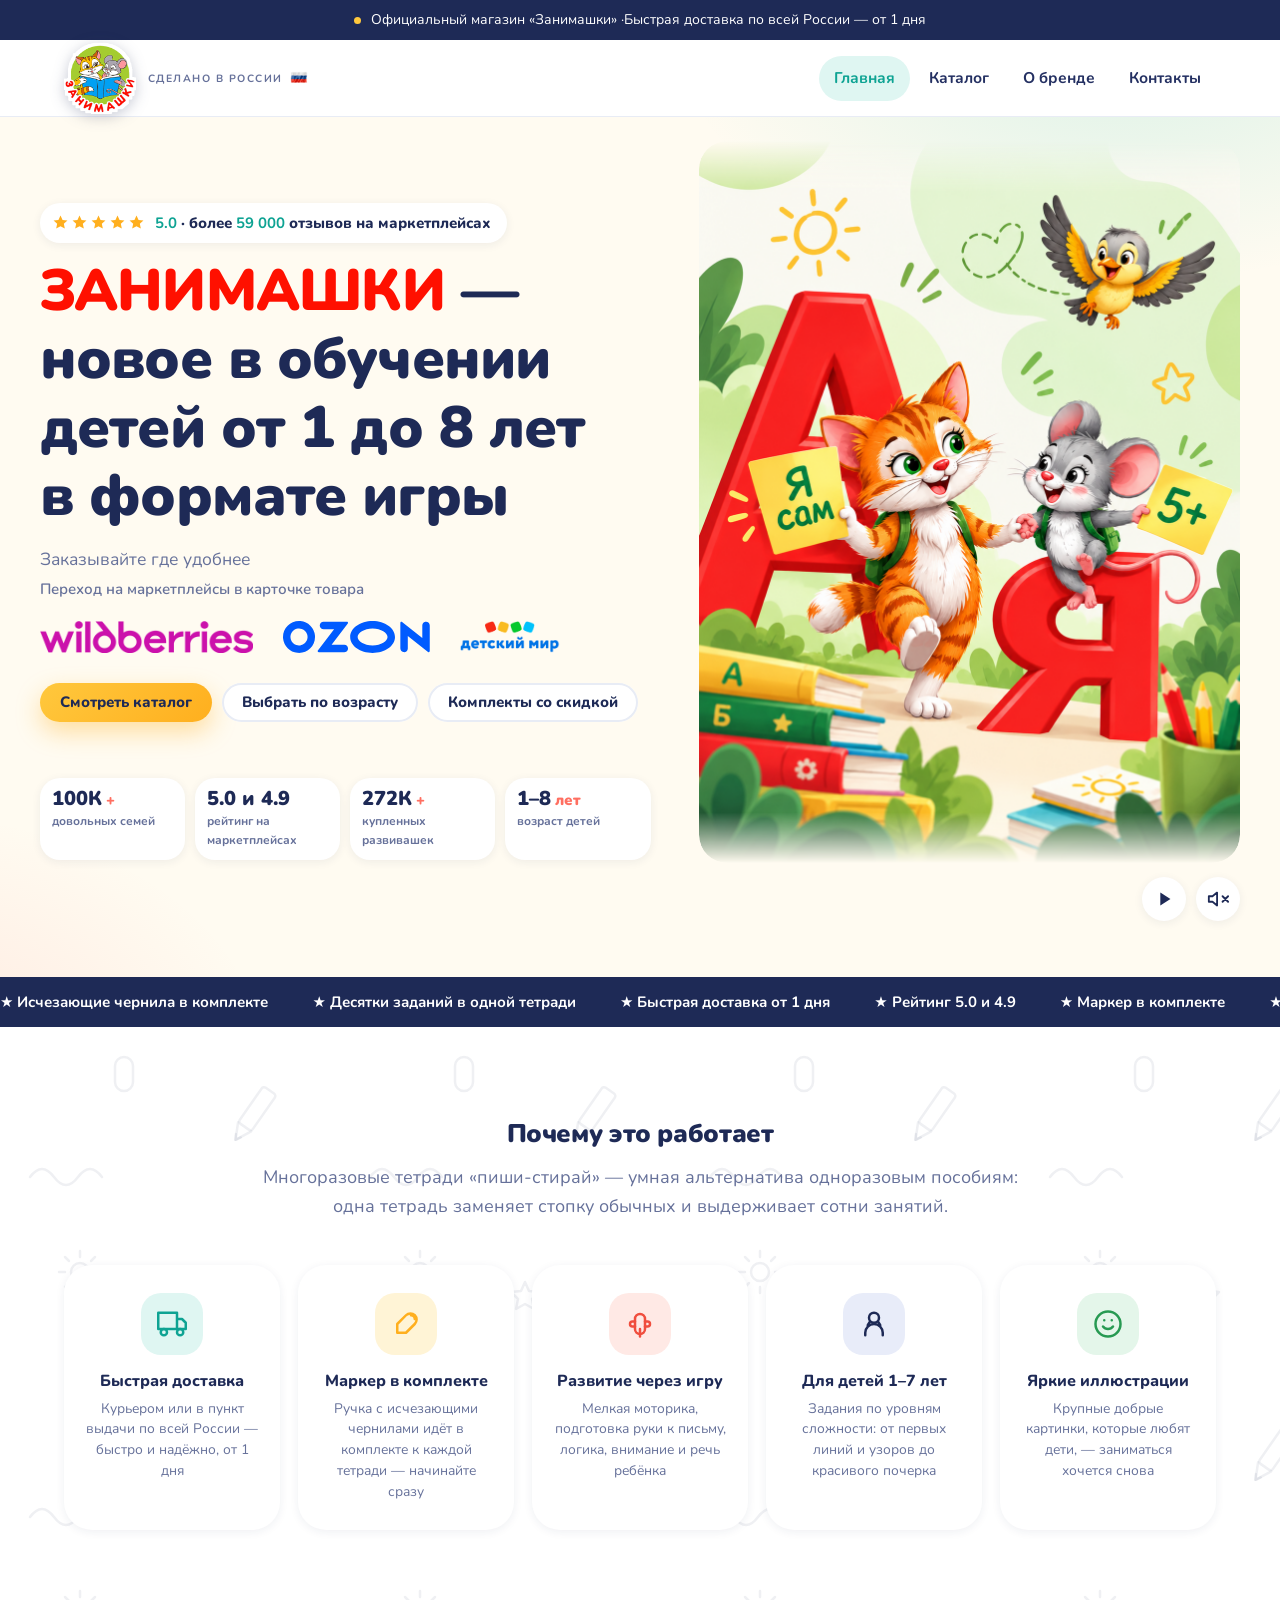
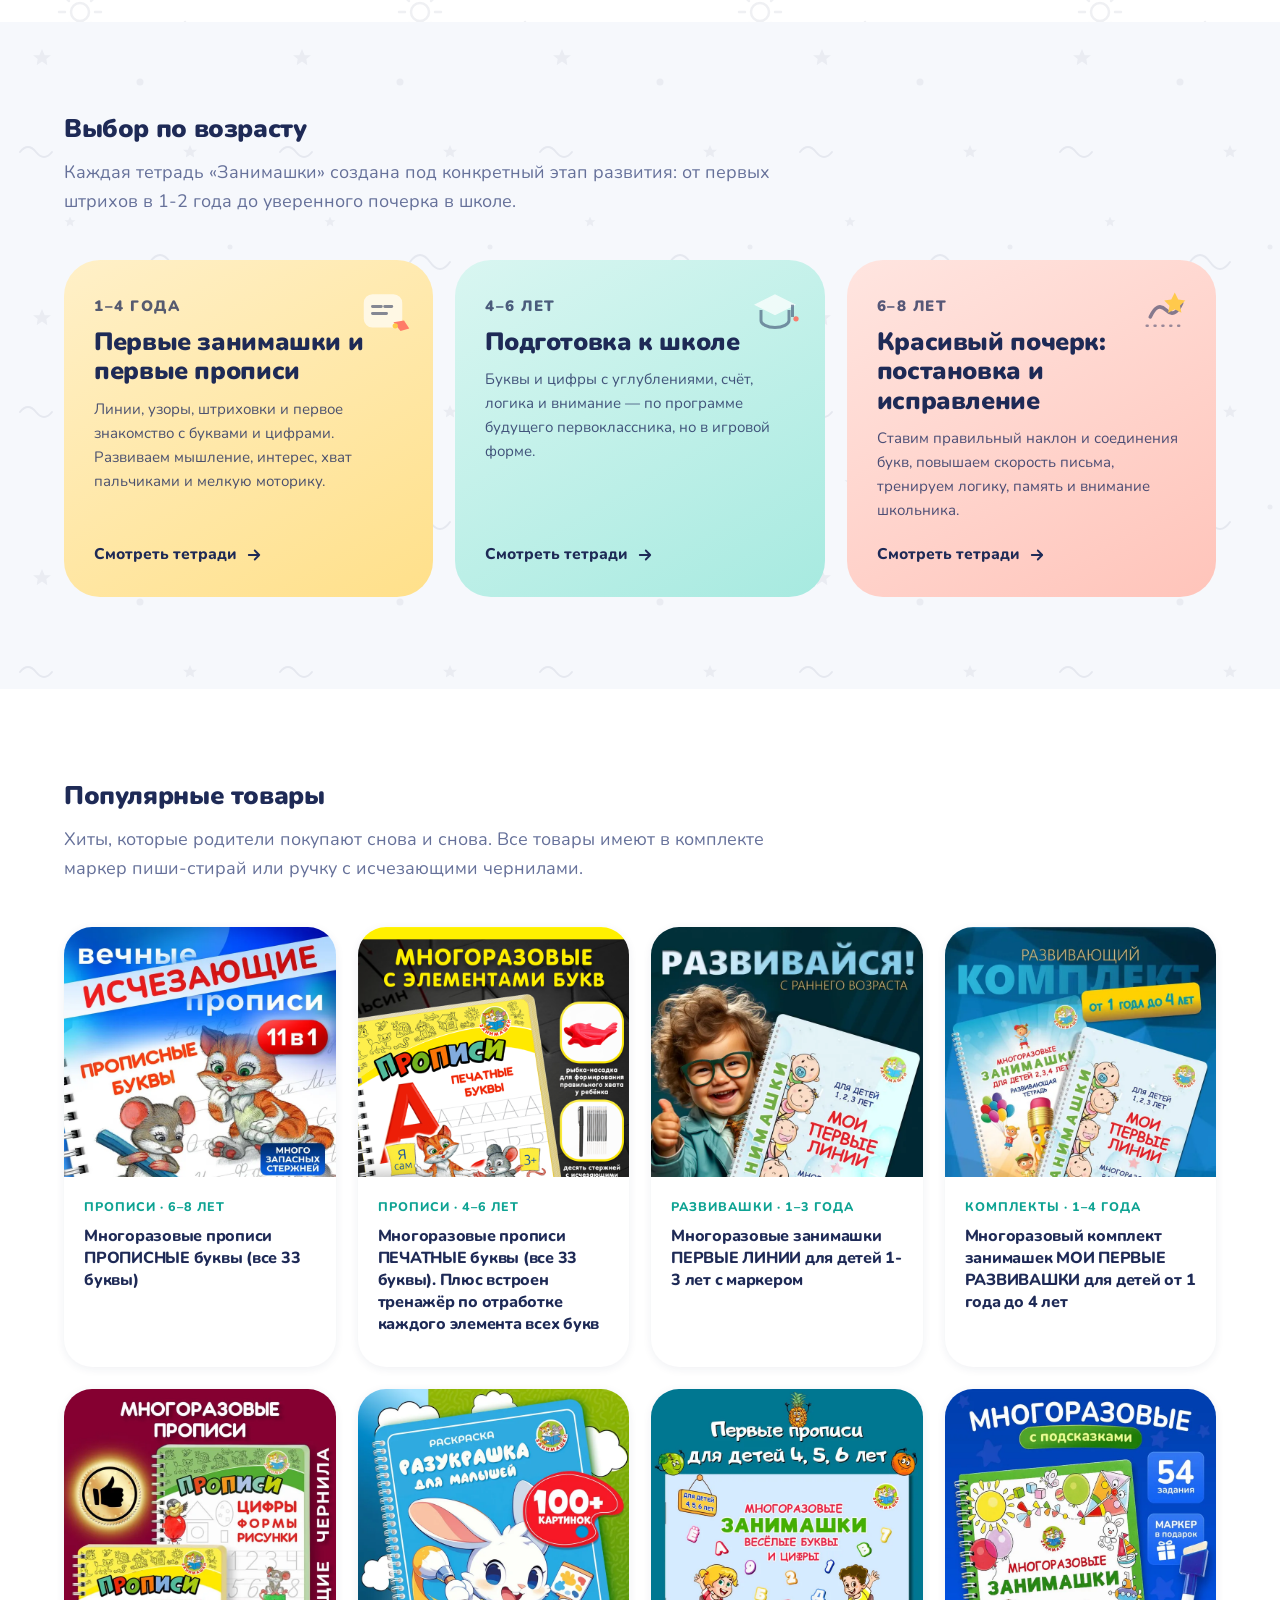
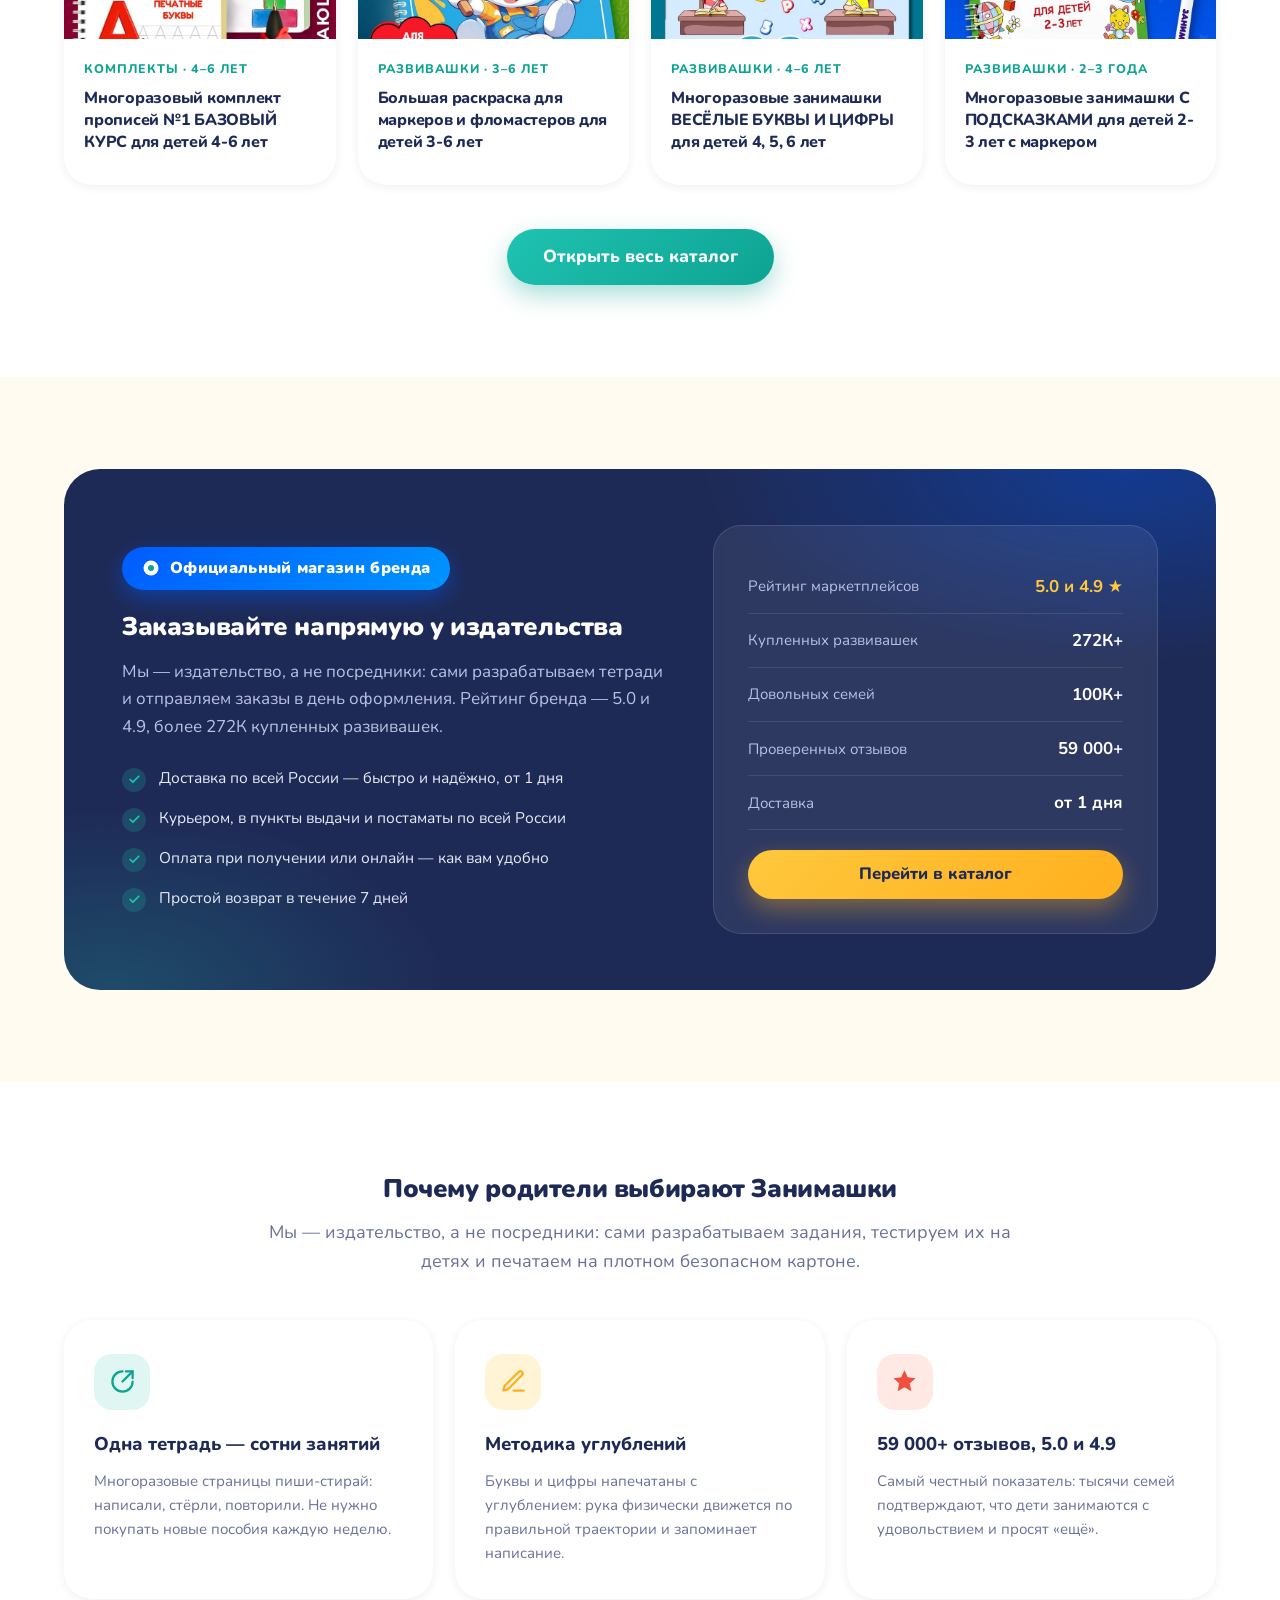
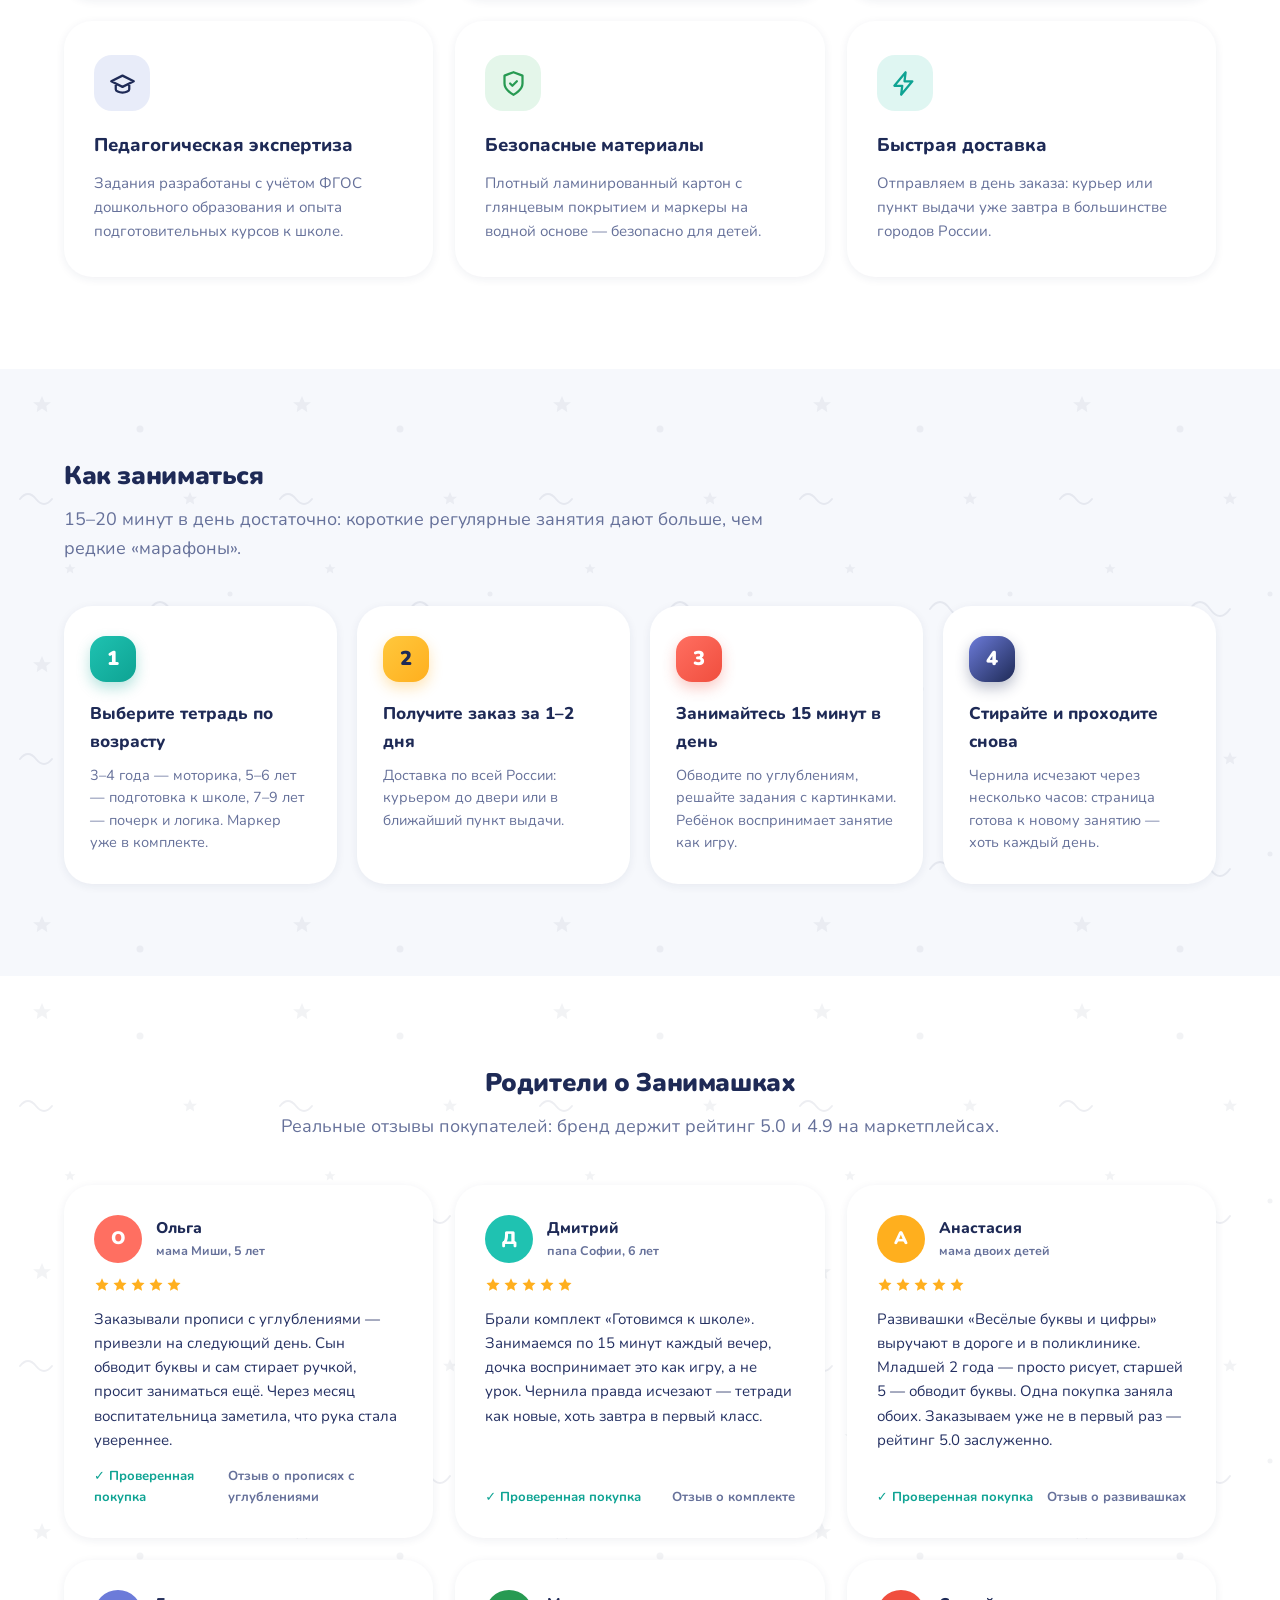
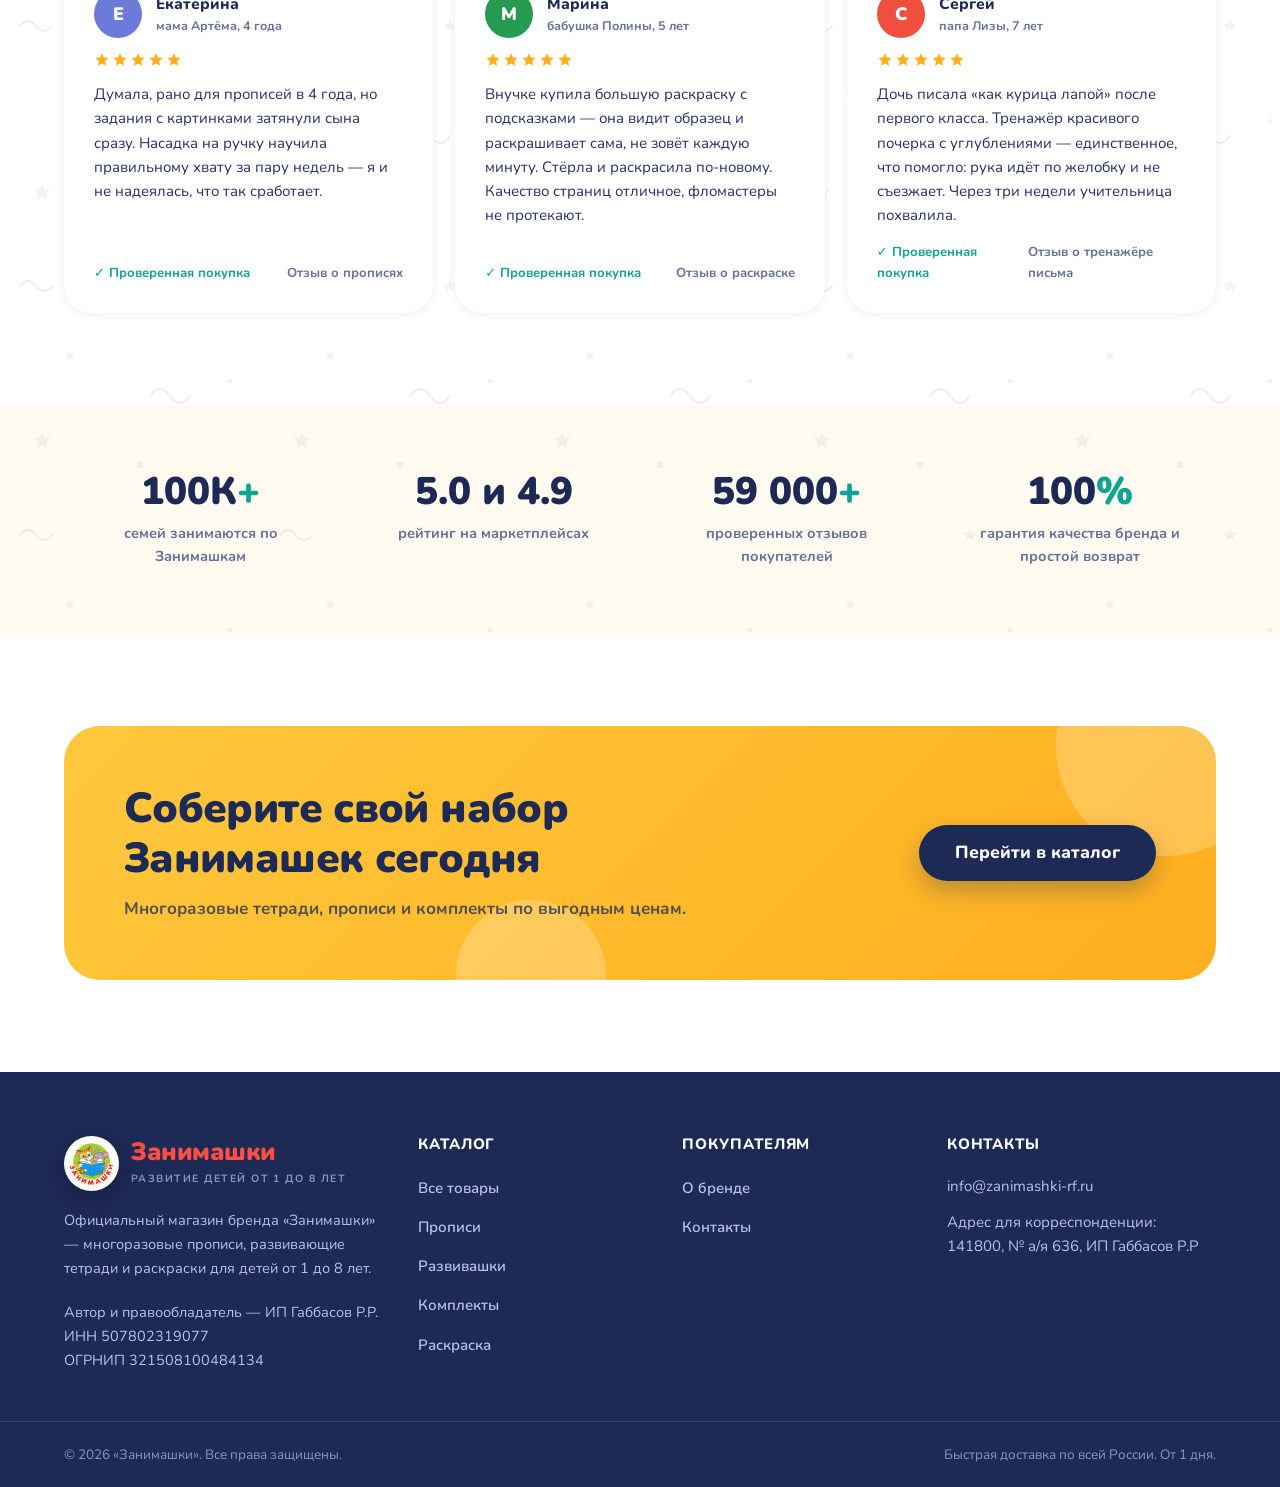
==== commit f0fe79ef: "Главная: CTA-блок — «по выгодным ценам» вместо «со скидкой до 82%»" ====
--- a/index.html
+++ b/index.html
@@ -317,7 +317,7 @@
         <div class="cta-panel reveal">
           <div>
             <h2 class="h2">Соберите свой набор Занимашек сегодня</h2>
-            <p>Многоразовые тетради, прописи и комплекты со скидкой до 82%.</p>
+            <p>Многоразовые тетради, прописи и комплекты по выгодным ценам.</p>
           </div>
           <a class="btn btn-navy btn-lg" href="catalog.html">Перейти в каталог</a>
         </div>
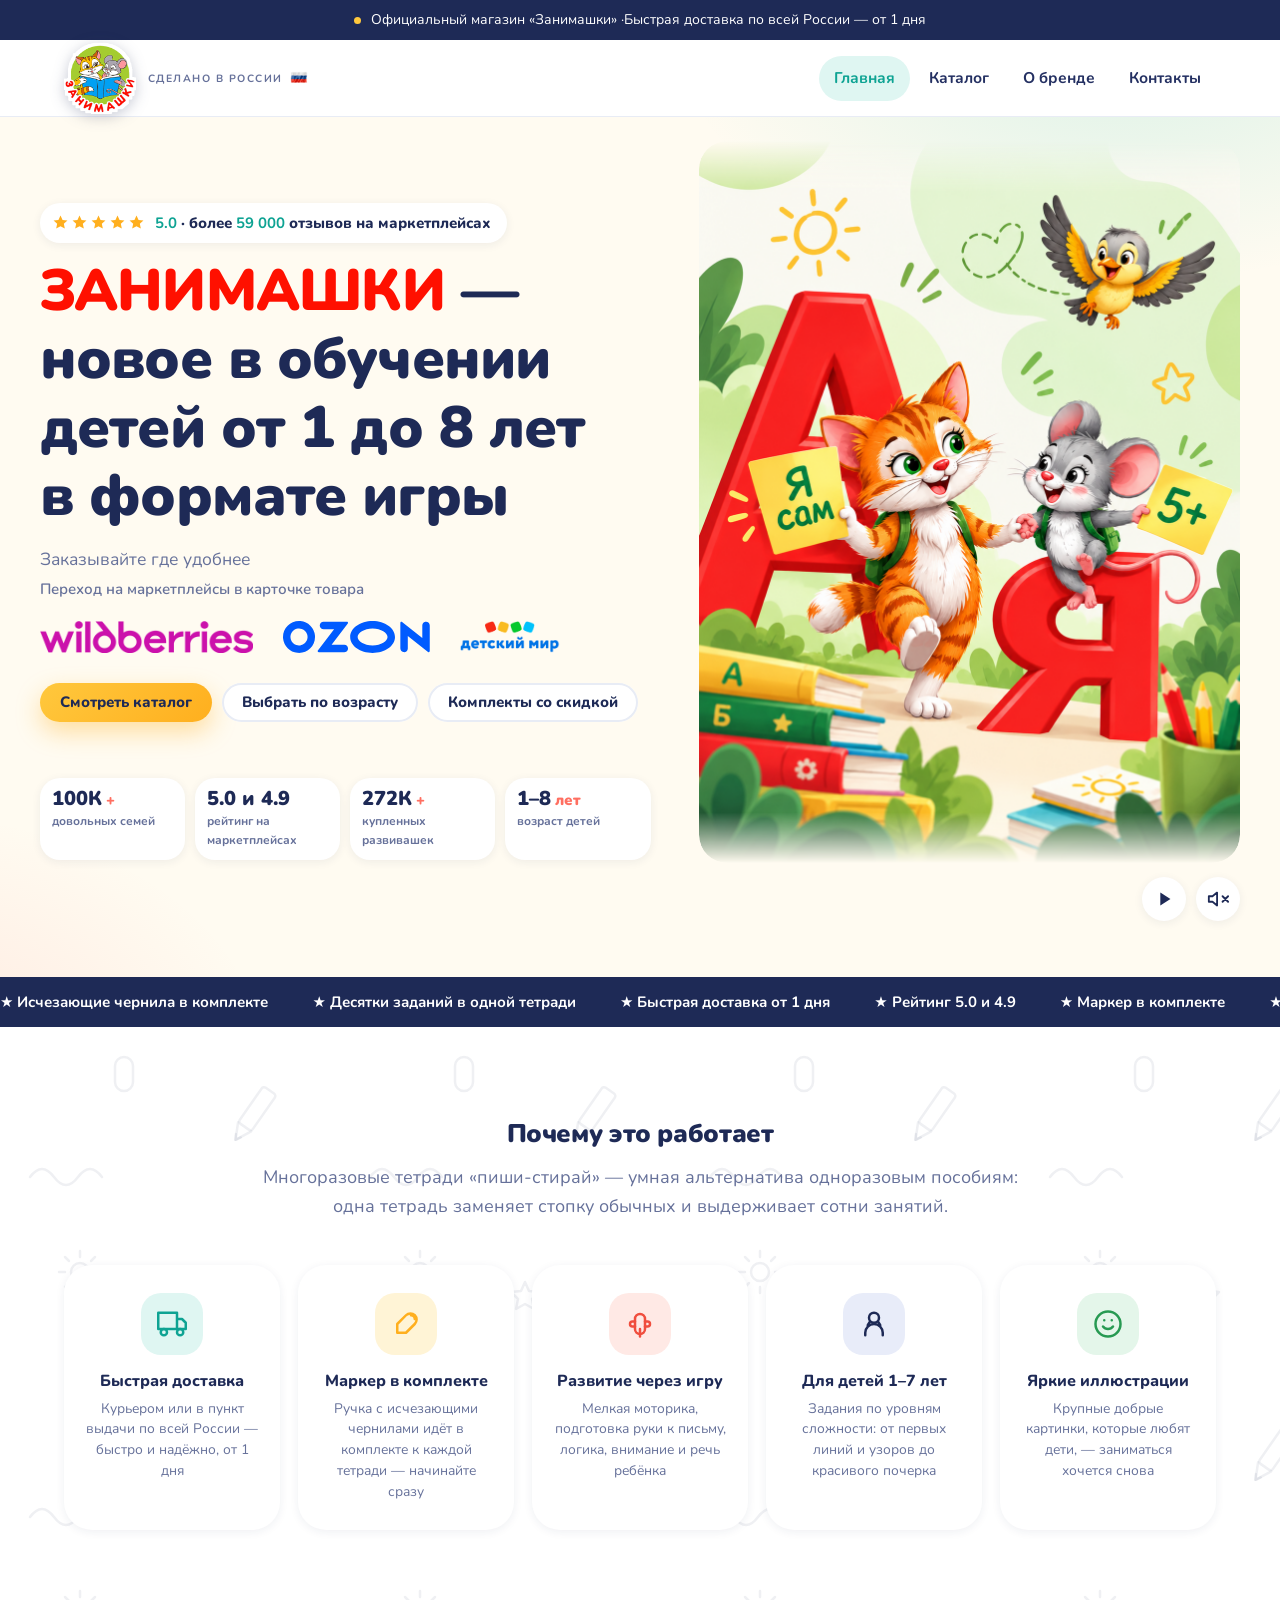
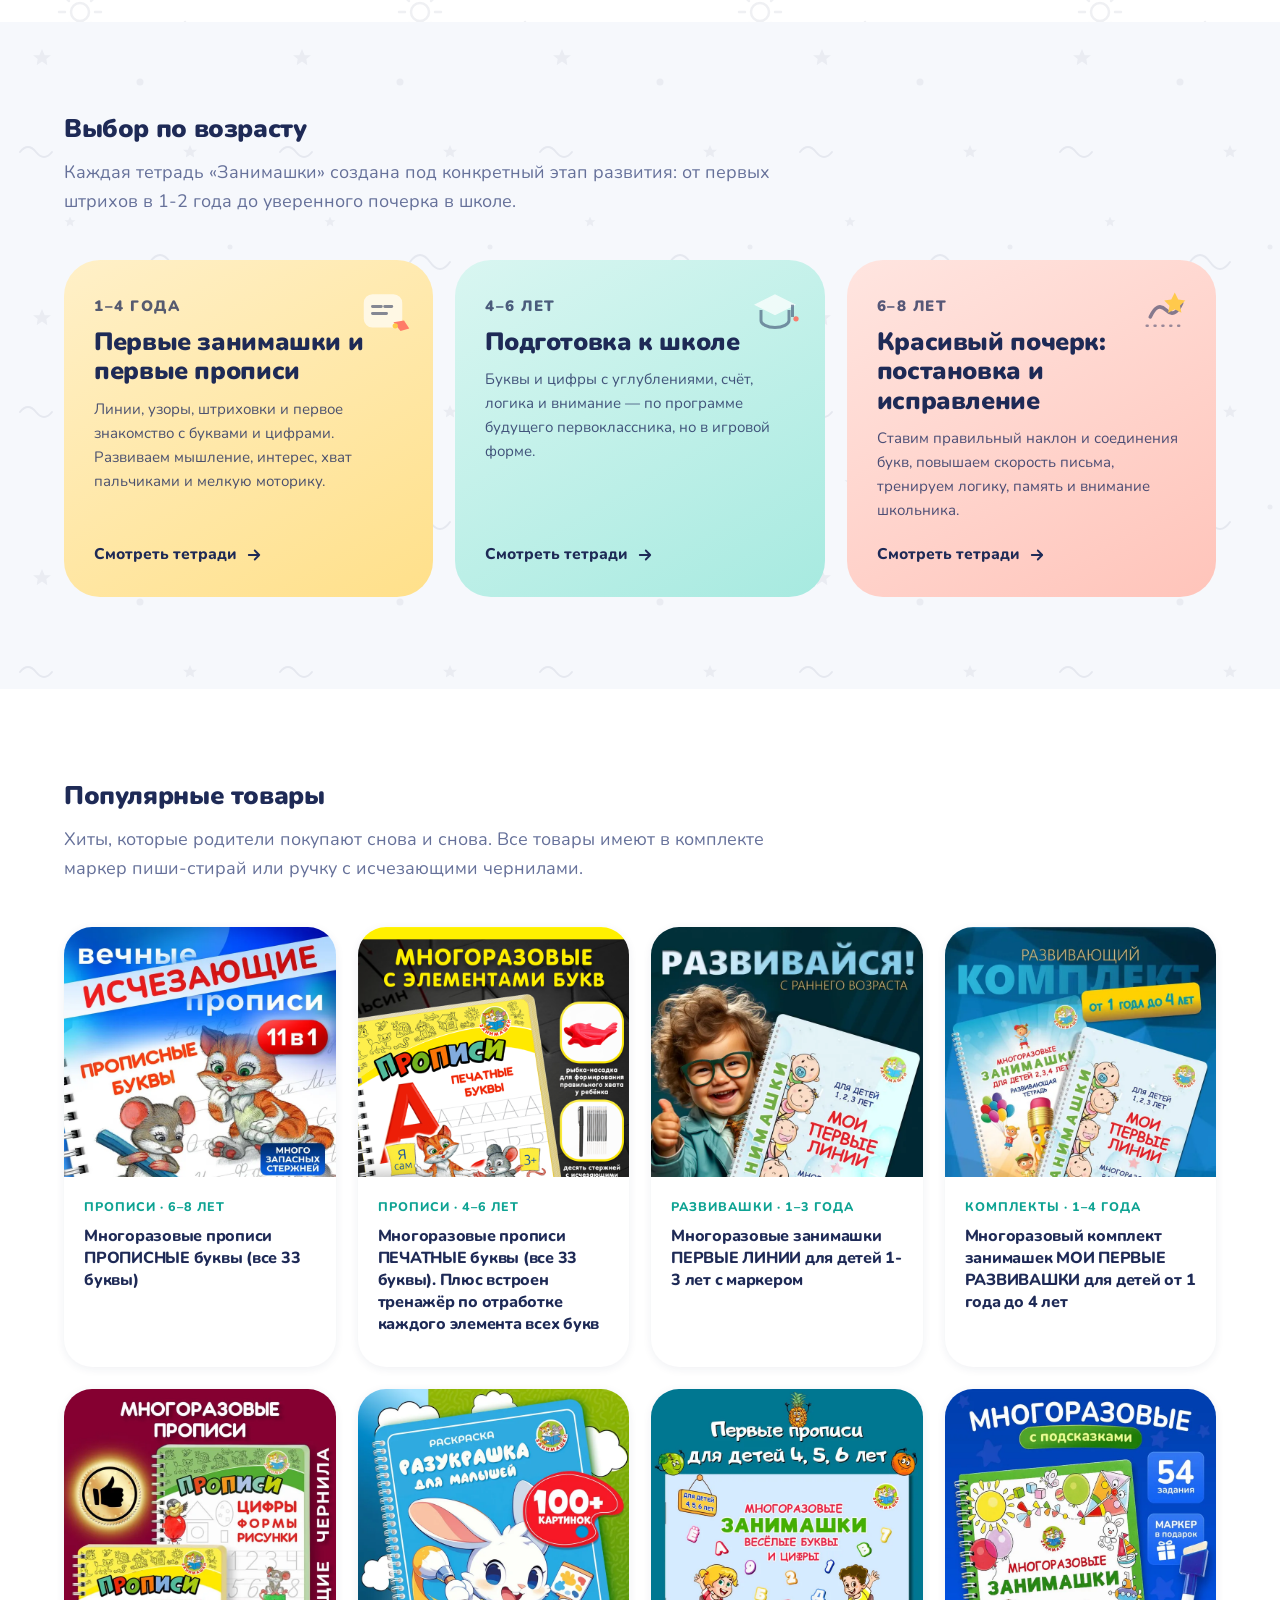
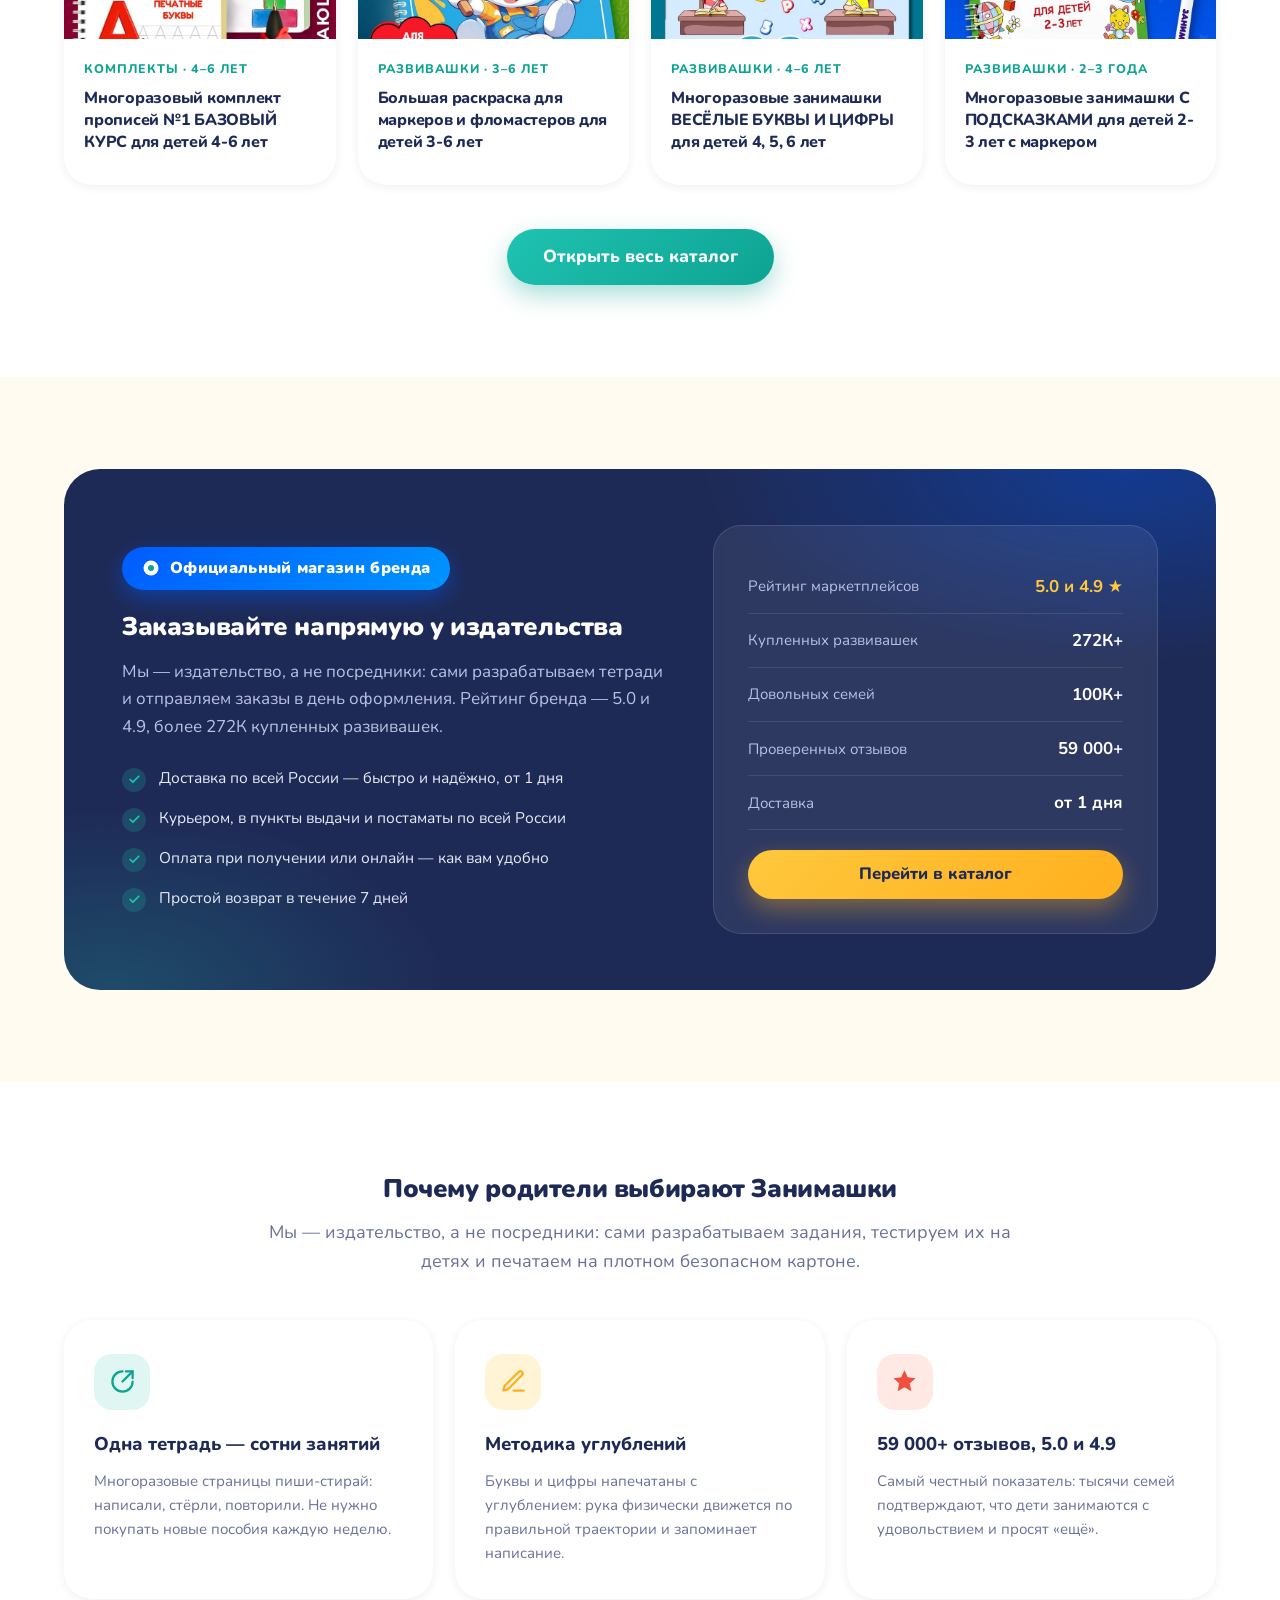
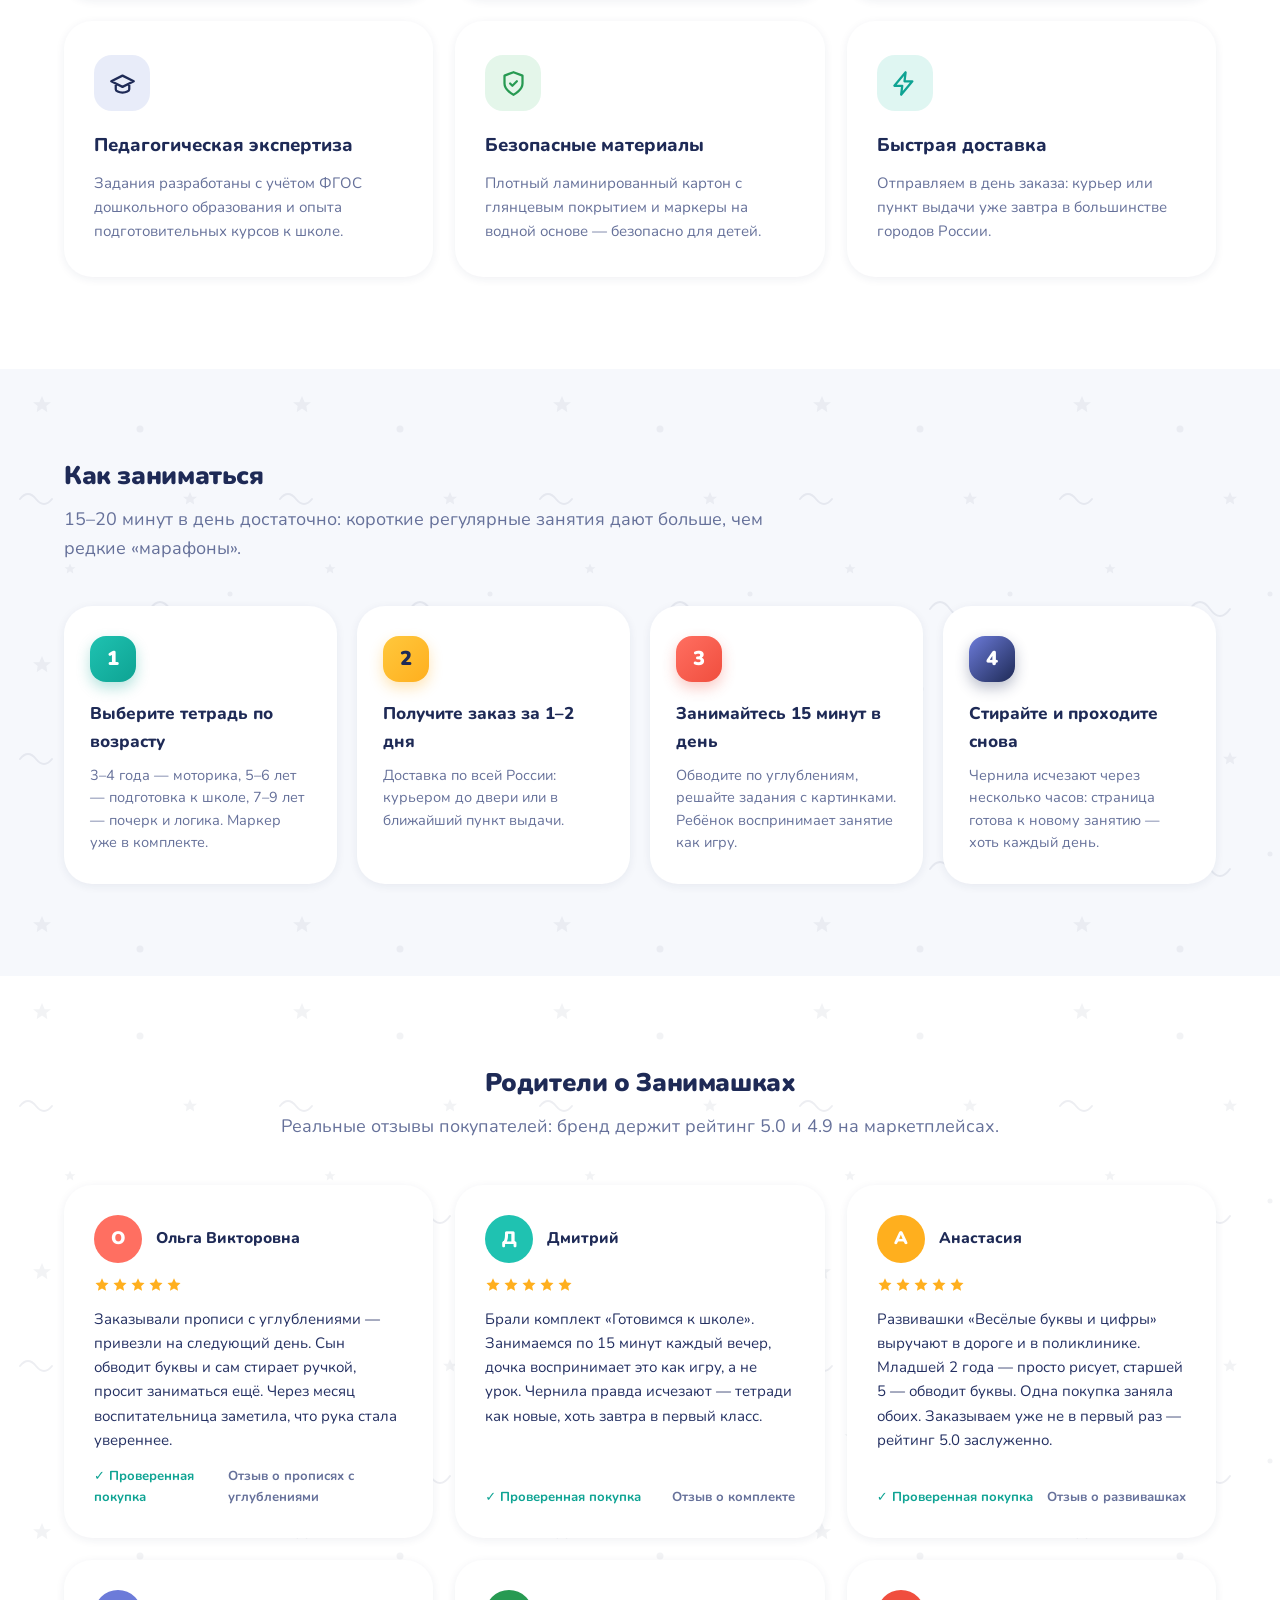
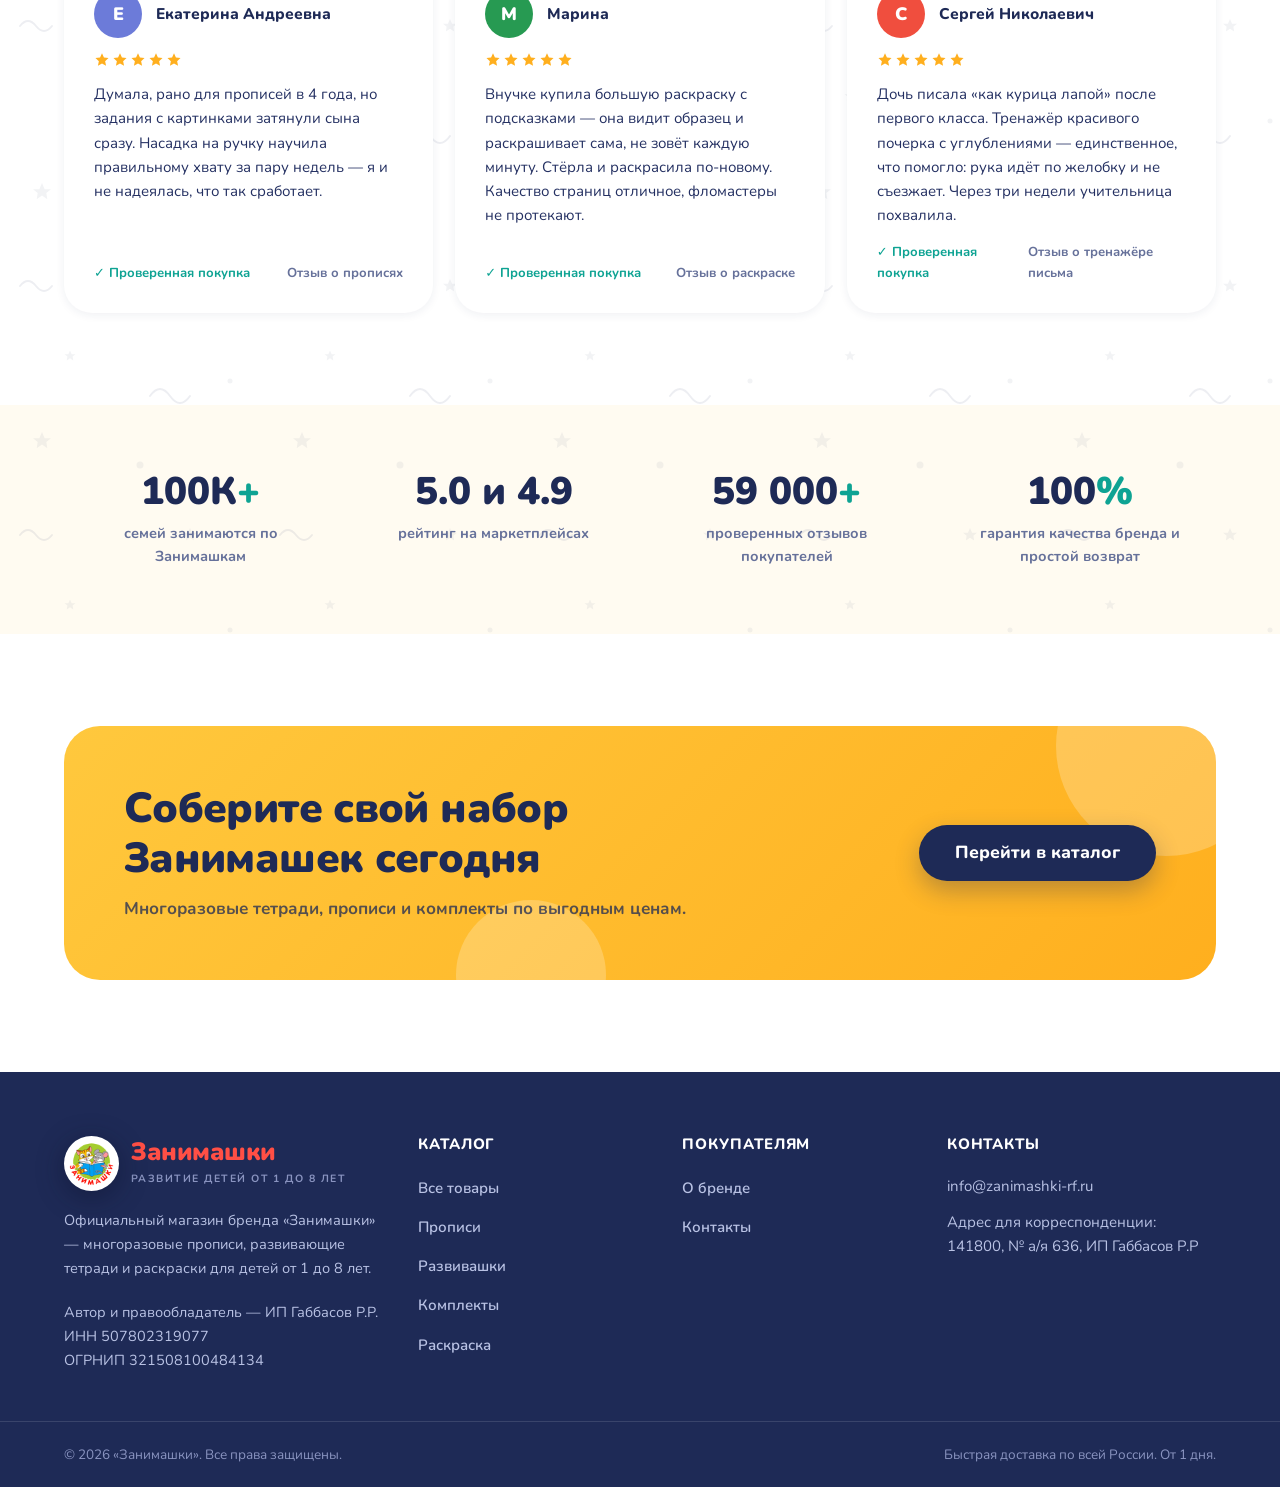
==== commit 04e6c1af: "Отзывы: убраны подписи ролей у имён («мама Миши, 5 лет» и т.п.), ~30% имён добавлены отчества" ====
--- a/index.html
+++ b/index.html
@@ -327,7 +327,7 @@
 
   <div id="app-footer"></div>
 
-  <script src="js/products.js?v=3"></script>
+  <script src="js/products.js?v=4"></script>
   <script src="js/covers.js?v=3"></script>
   <script src="js/main.js?v=4"></script>
   <script>
@@ -348,7 +348,6 @@
             <span class="review-ava" style="background:${r.color}">${r.name[0]}</span>
             <div>
               <div class="review-name">${r.name}</div>
-              <div class="review-src">${r.meta}</div>
             </div>
           </div>
           ${starsSVG(r.rating)}
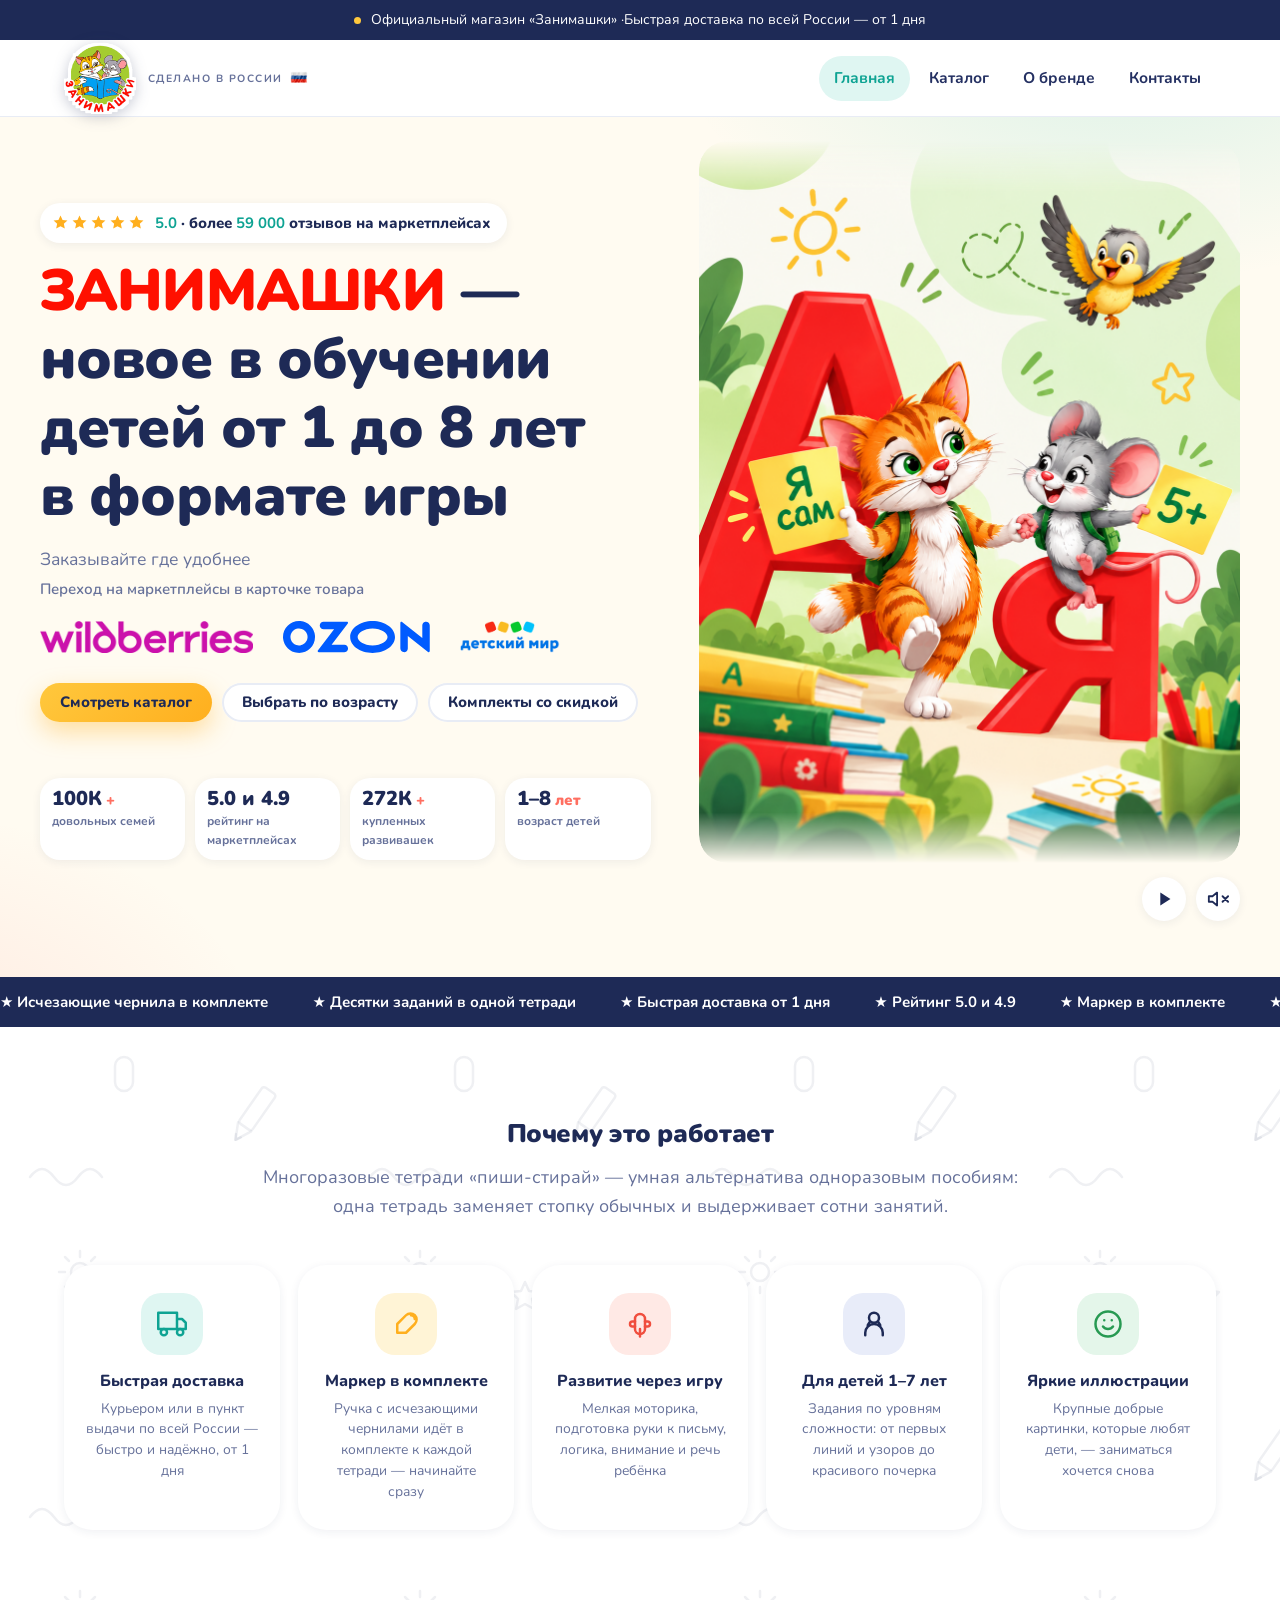
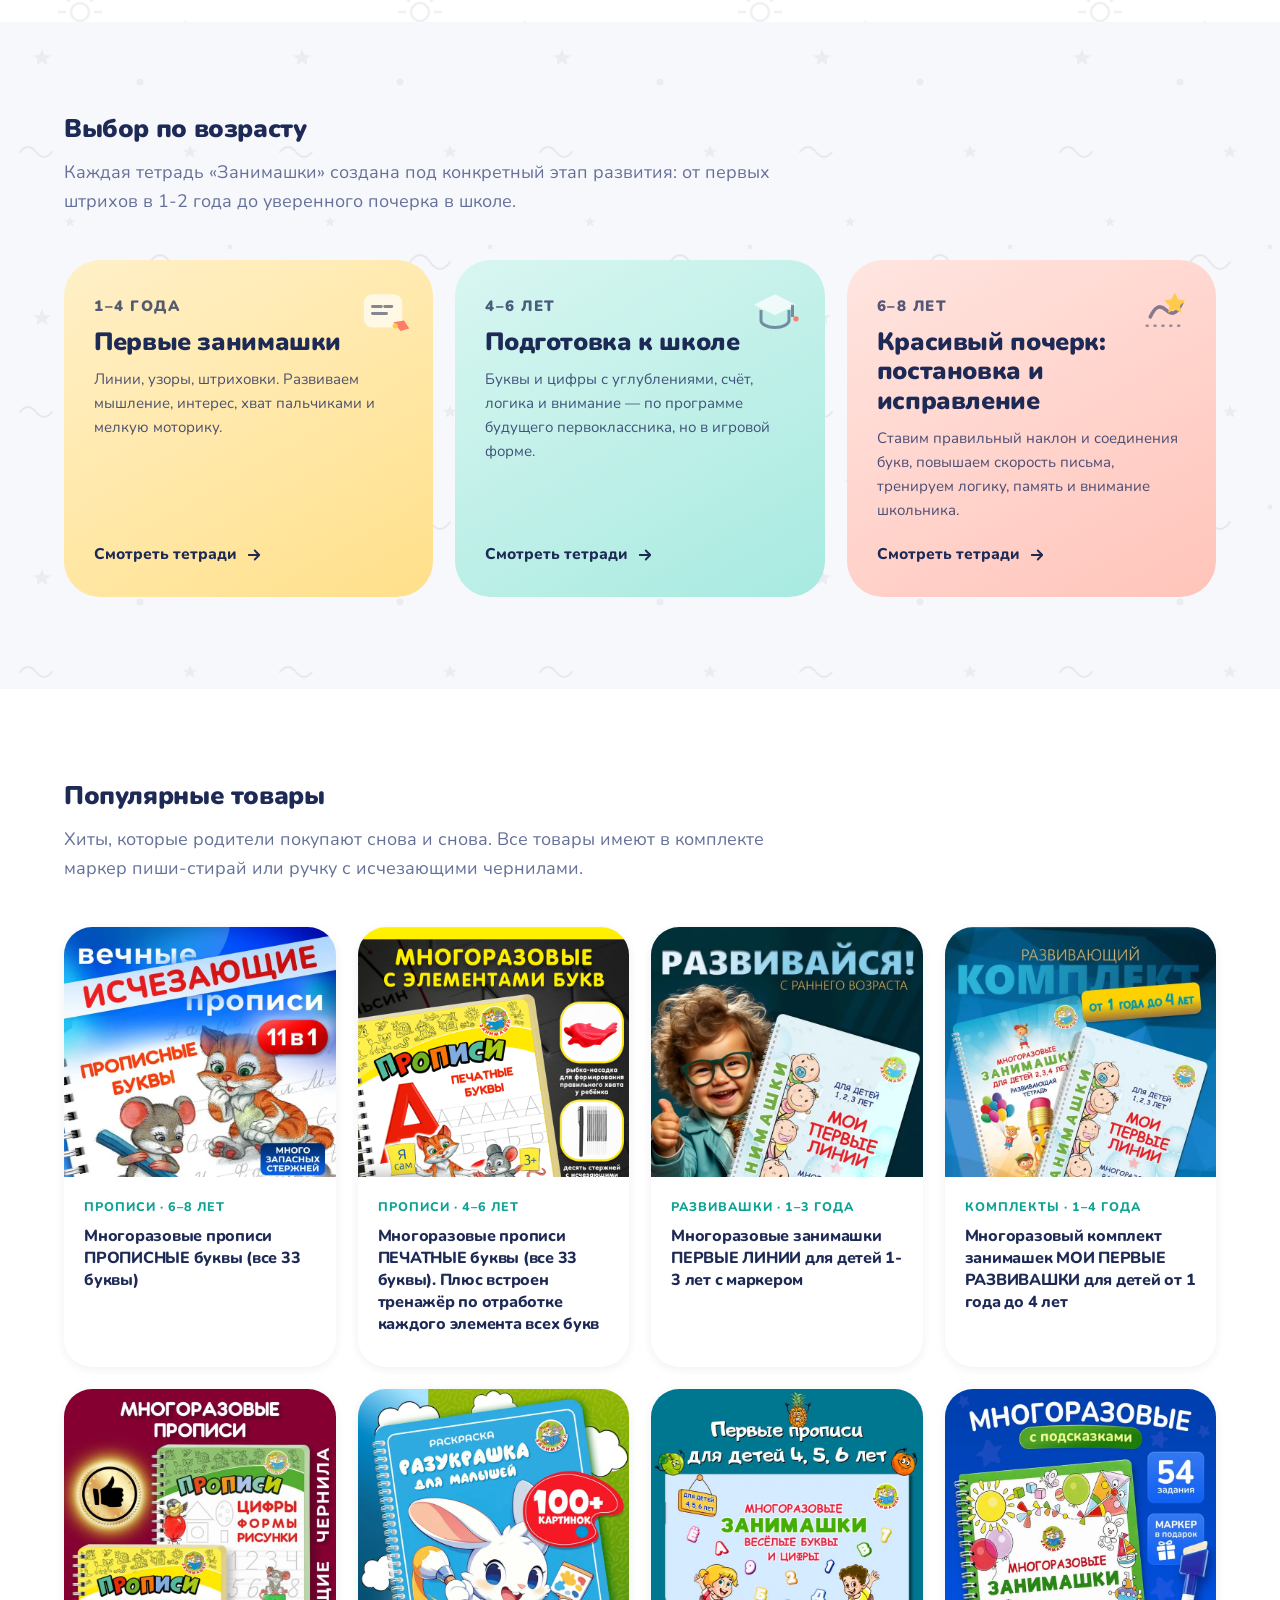
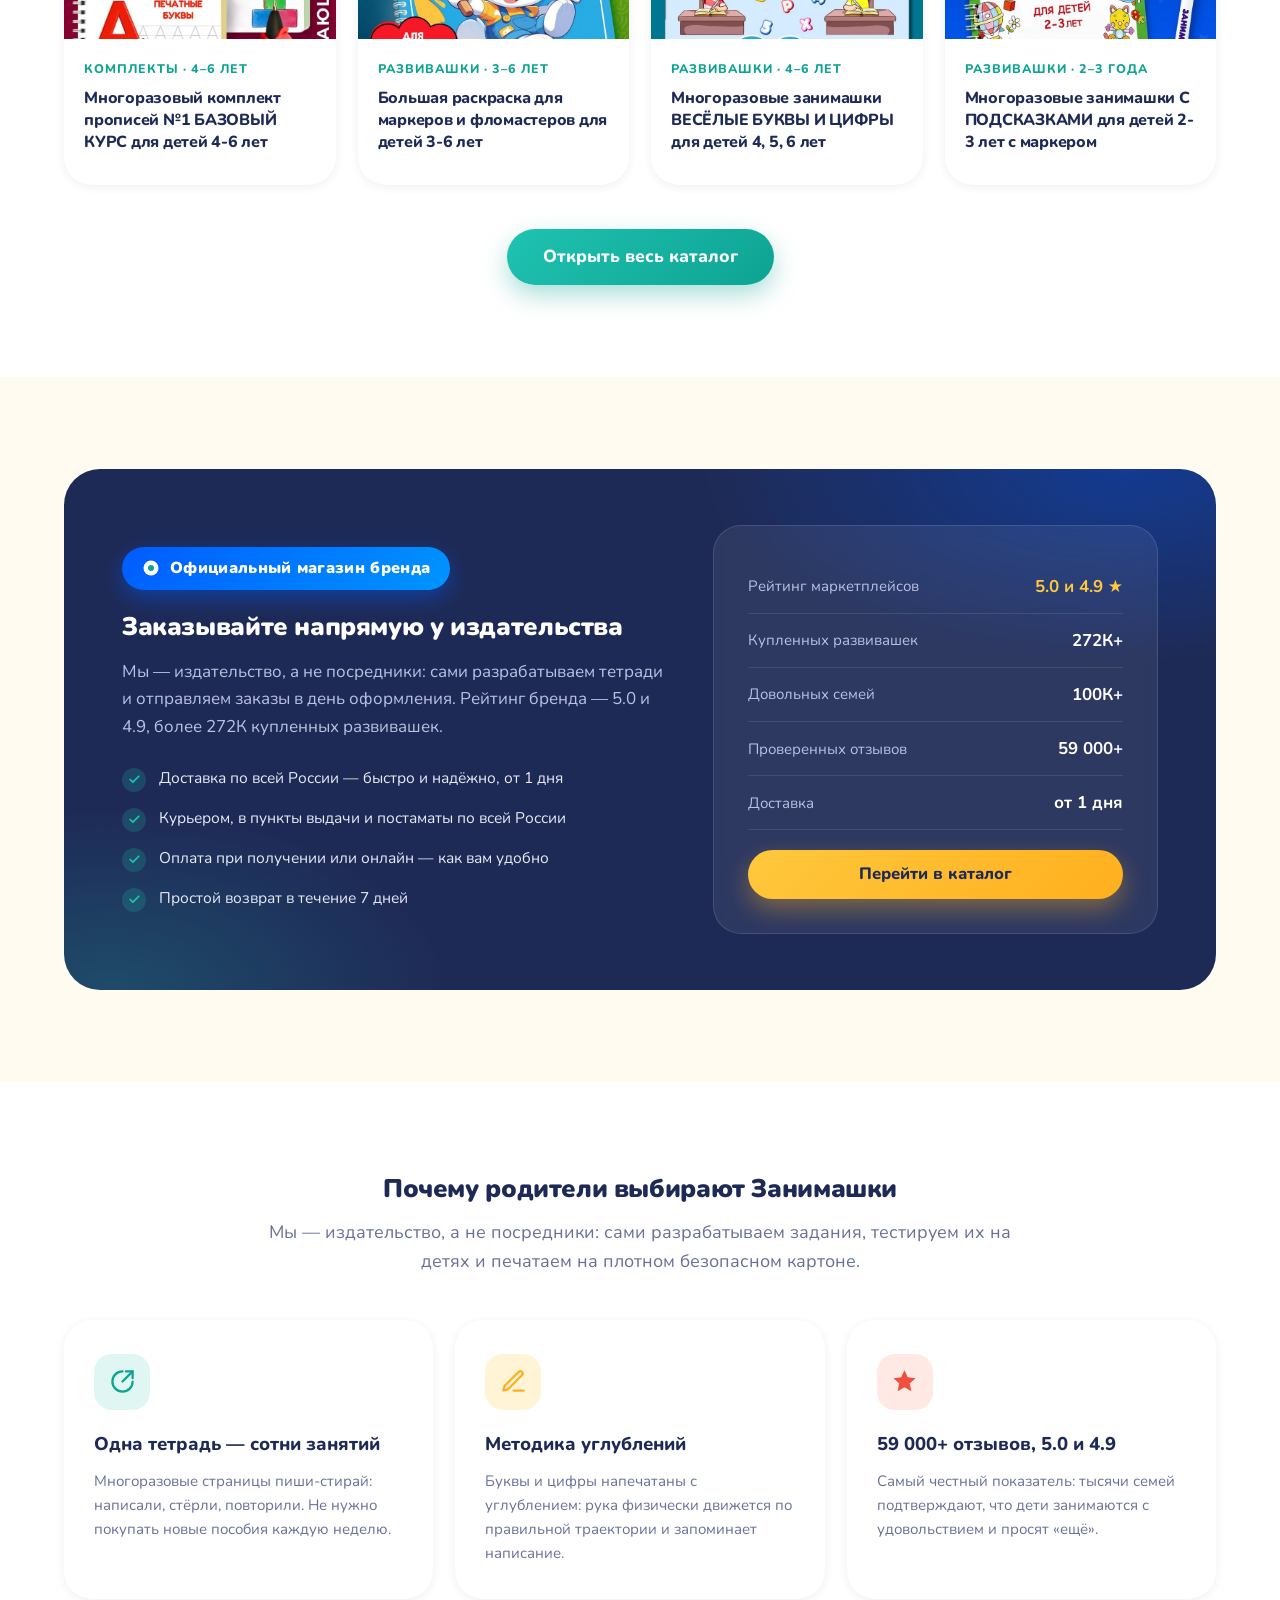
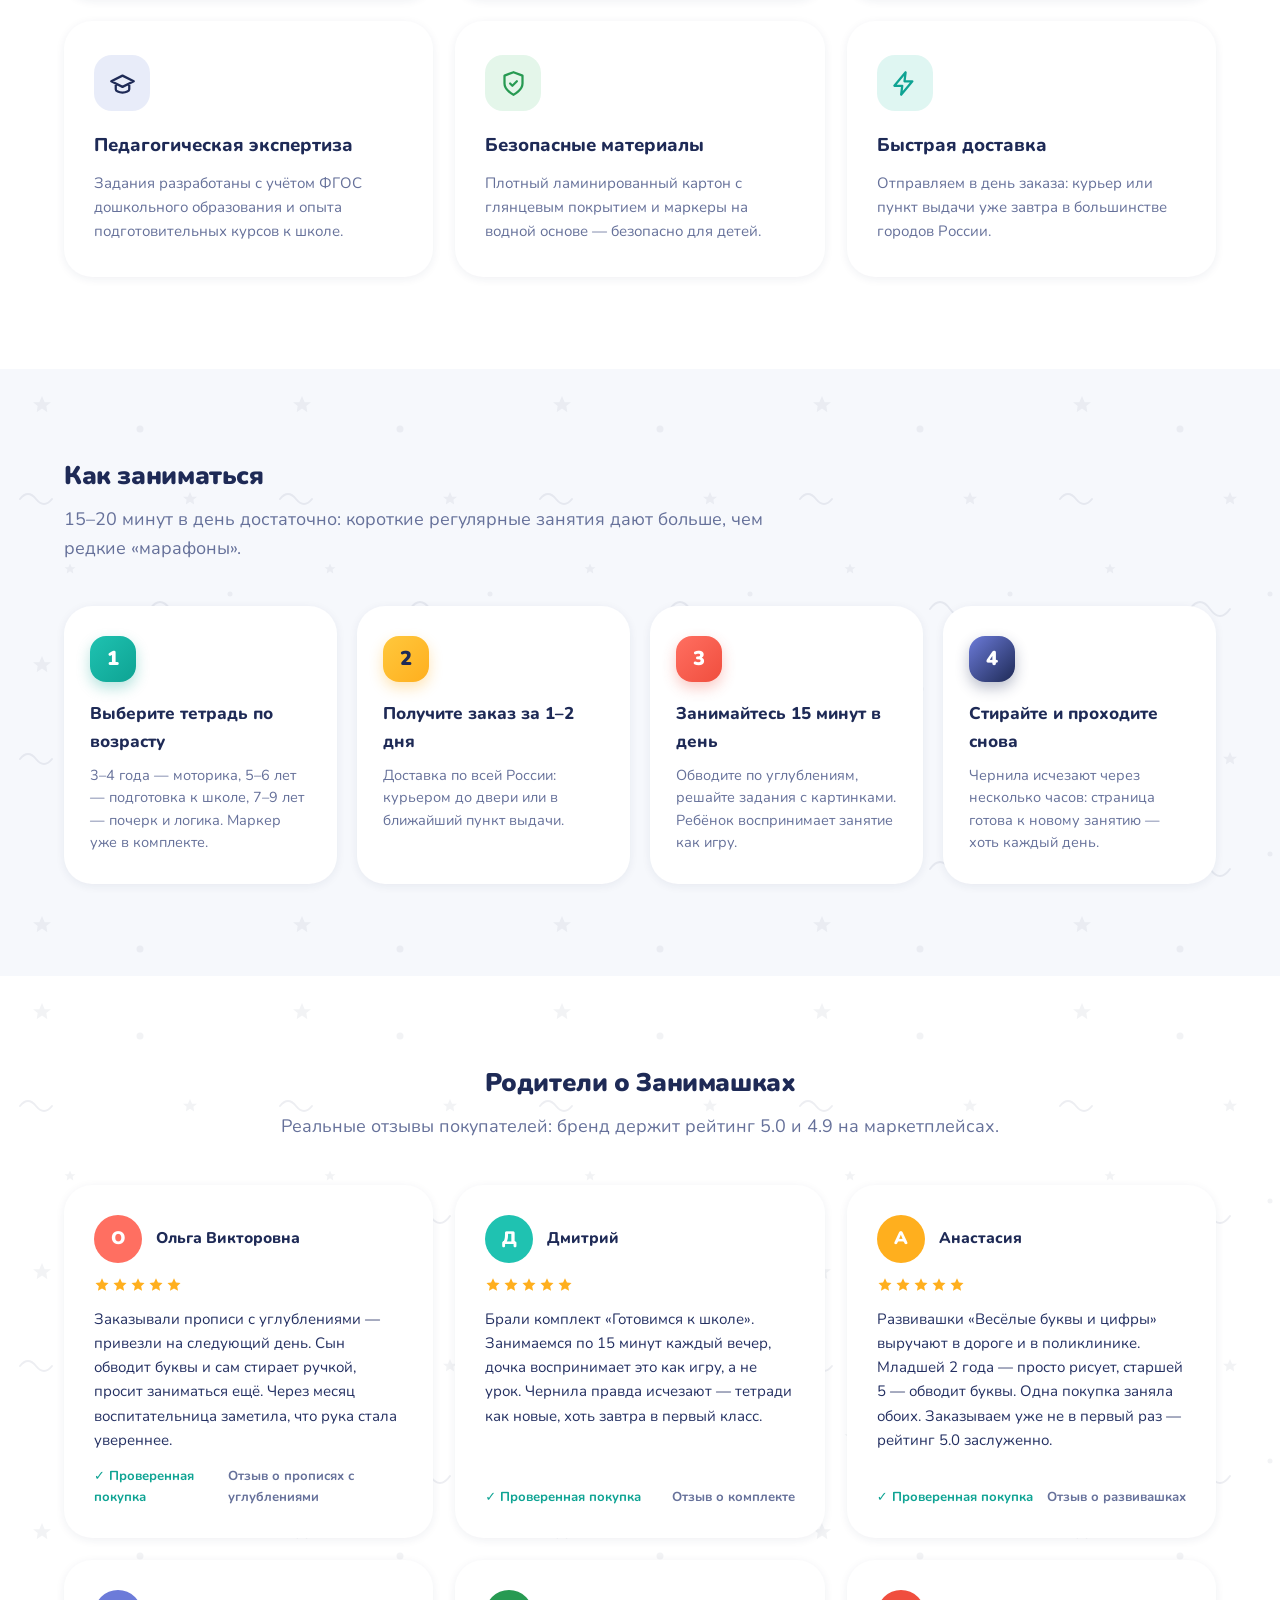
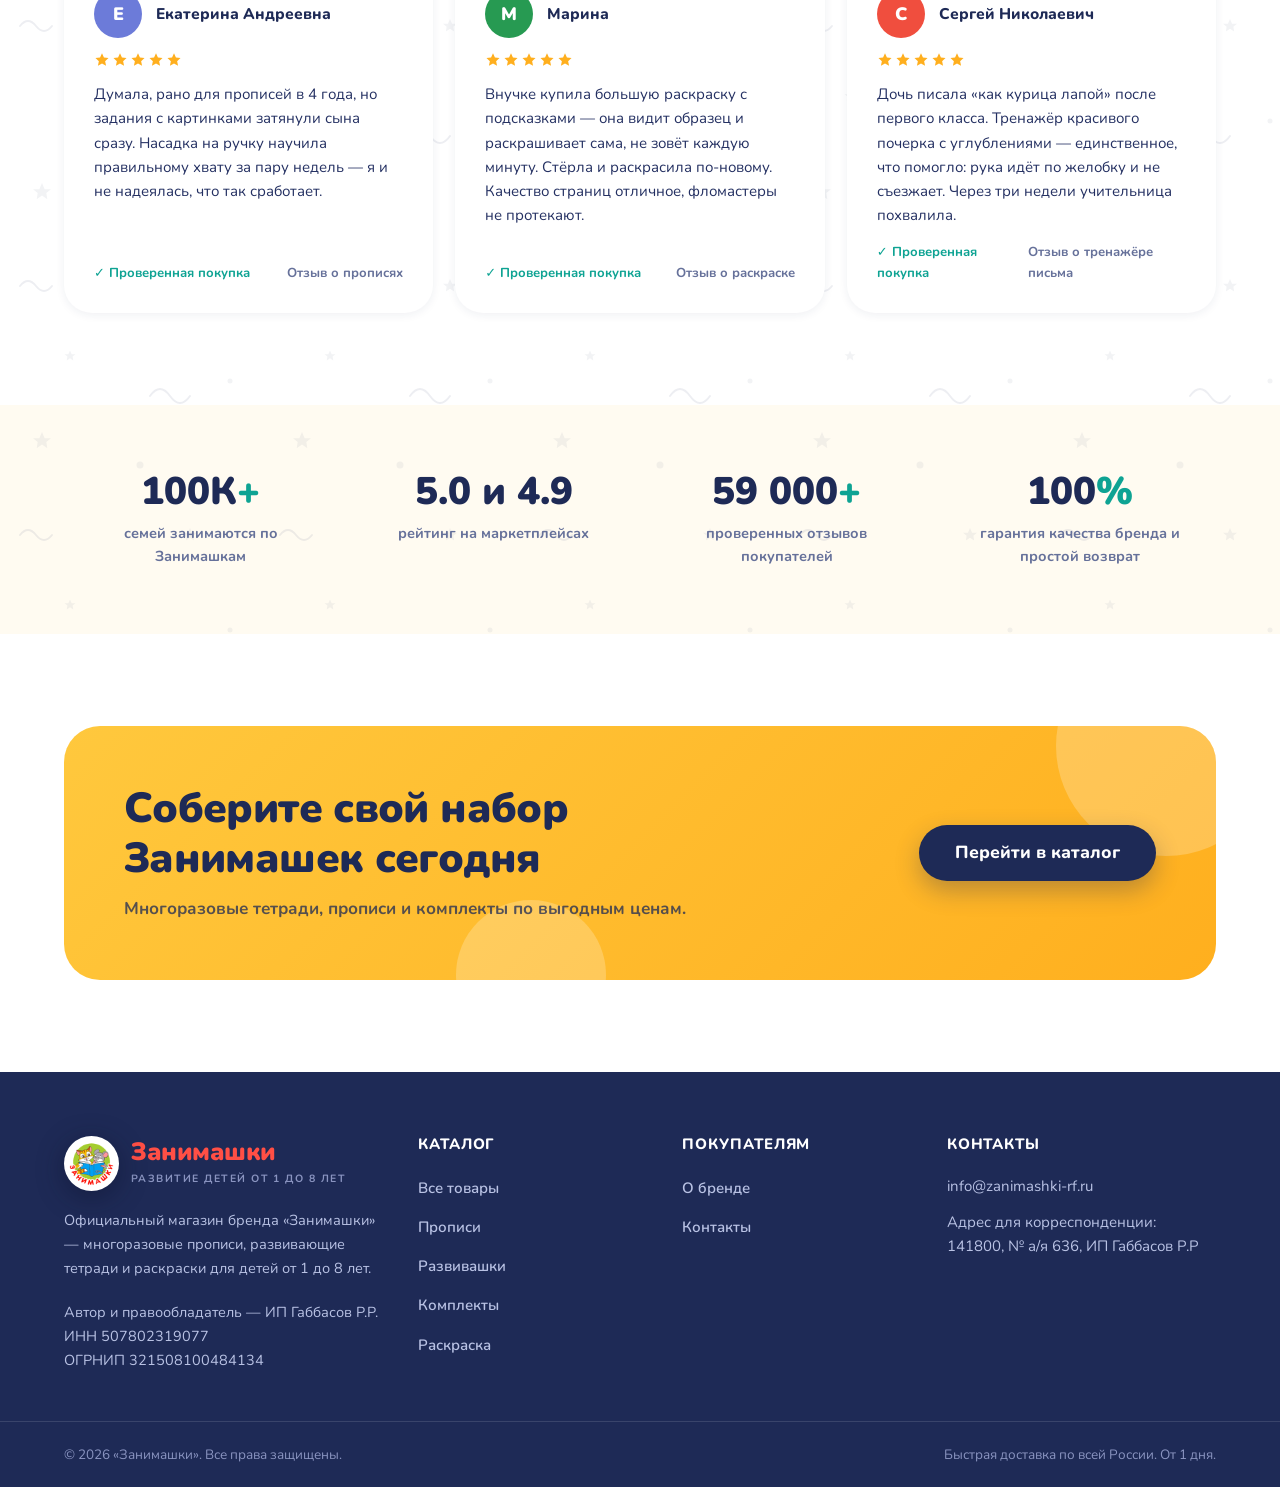
==== commit 24b61c5a: "Возрастные плашки главной ведут на страницы наборов: жёлтая (1–4 года, 4 книжки), зелёная (4–6 лет, " ====
--- a/index.html
+++ b/index.html
@@ -18,7 +18,7 @@
   <link rel="preconnect" href="https://fonts.googleapis.com">
   <link rel="preconnect" href="https://fonts.gstatic.com" crossorigin>
   <link href="https://fonts.googleapis.com/css2?family=Nunito:wght@400;600;700;800;900&display=swap" rel="stylesheet">
-  <link rel="stylesheet" href="css/style.css?v=19">
+  <link rel="stylesheet" href="css/style.css?v=21">
   <script type="application/ld+json">
   {
     "@context": "https://schema.org",
@@ -165,21 +165,21 @@
           <p>Каждая тетрадь «Занимашки» создана под конкретный этап развития: от первых штрихов в 1-2 года до уверенного почерка в школе.</p>
         </div>
         <div class="ages-grid">
-          <a class="age-card age-1 reveal" href="product.html?id=komplekt-moi-pervye-razvivashki">
+          <a class="age-card age-1 reveal" href="catalog.html?set=1-4">
             <span class="age-num">1–4 года</span>
-            <h3>Первые занимашки и первые прописи</h3>
-            <p>Линии, узоры, штриховки и первое знакомство с буквами и цифрами. Развиваем мышление, интерес, хват пальчиками и мелкую моторику.</p>
+            <h3>Первые занимашки</h3>
+            <p>Линии, узоры, штриховки. Развиваем мышление, интерес, хват пальчиками и мелкую моторику.</p>
             <span class="age-link">Смотреть тетради <svg viewBox="0 0 24 24" fill="none" stroke="currentColor" stroke-width="2.4" stroke-linecap="round" stroke-linejoin="round"><path d="M5 12h14M13 6l6 6-6 6"/></svg></span>
             <svg class="age-emoji" viewBox="0 0 64 64" aria-hidden="true"><rect x="10" y="14" width="44" height="38" rx="10" fill="#fff" opacity=".75"/><path d="M20 28h10M20 36h16M34 28h8" stroke="#1E2A56" stroke-width="3.4" stroke-linecap="round" opacity=".6"/><path d="M44 46l8 10 10-3-6-9z" fill="#FF6F61"/><circle cx="46" cy="50" r="3" fill="#FFC83D"/></svg>
           </a>
-          <a class="age-card age-2 reveal" href="catalog.html?age=5-6">
+          <a class="age-card age-2 reveal" href="catalog.html?set=4-6">
             <span class="age-num">4–6 лет</span>
             <h3>Подготовка к школе</h3>
             <p>Буквы и цифры с углублениями, счёт, логика и внимание — по программе будущего первоклассника, но в игровой форме.</p>
             <span class="age-link">Смотреть тетради <svg viewBox="0 0 24 24" fill="none" stroke="currentColor" stroke-width="2.4" stroke-linecap="round" stroke-linejoin="round"><path d="M5 12h14M13 6l6 6-6 6"/></svg></span>
             <svg class="age-emoji" viewBox="0 0 64 64" aria-hidden="true"><path d="M8 26L32 14l24 12-24 12z" fill="#fff" opacity=".8"/><path d="M16 32v12c0 4 7 8 16 8s16-4 16-8V32" fill="none" stroke="#1E2A56" stroke-width="3.4" opacity=".55"/><path d="M52 26v14" stroke="#1E2A56" stroke-width="3.4" opacity=".55"/><circle cx="56" cy="42" r="3" fill="#FF6F61"/></svg>
           </a>
-          <a class="age-card age-3 reveal" href="product.html?id=propisi-bukvy-s-uglubleniyami">
+          <a class="age-card age-3 reveal" href="catalog.html?set=6-8">
             <span class="age-num">6–8 лет</span>
             <h3>Красивый почерк: постановка и исправление</h3>
             <p>Ставим правильный наклон и соединения букв, повышаем скорость письма, тренируем логику, память и внимание школьника.</p>
